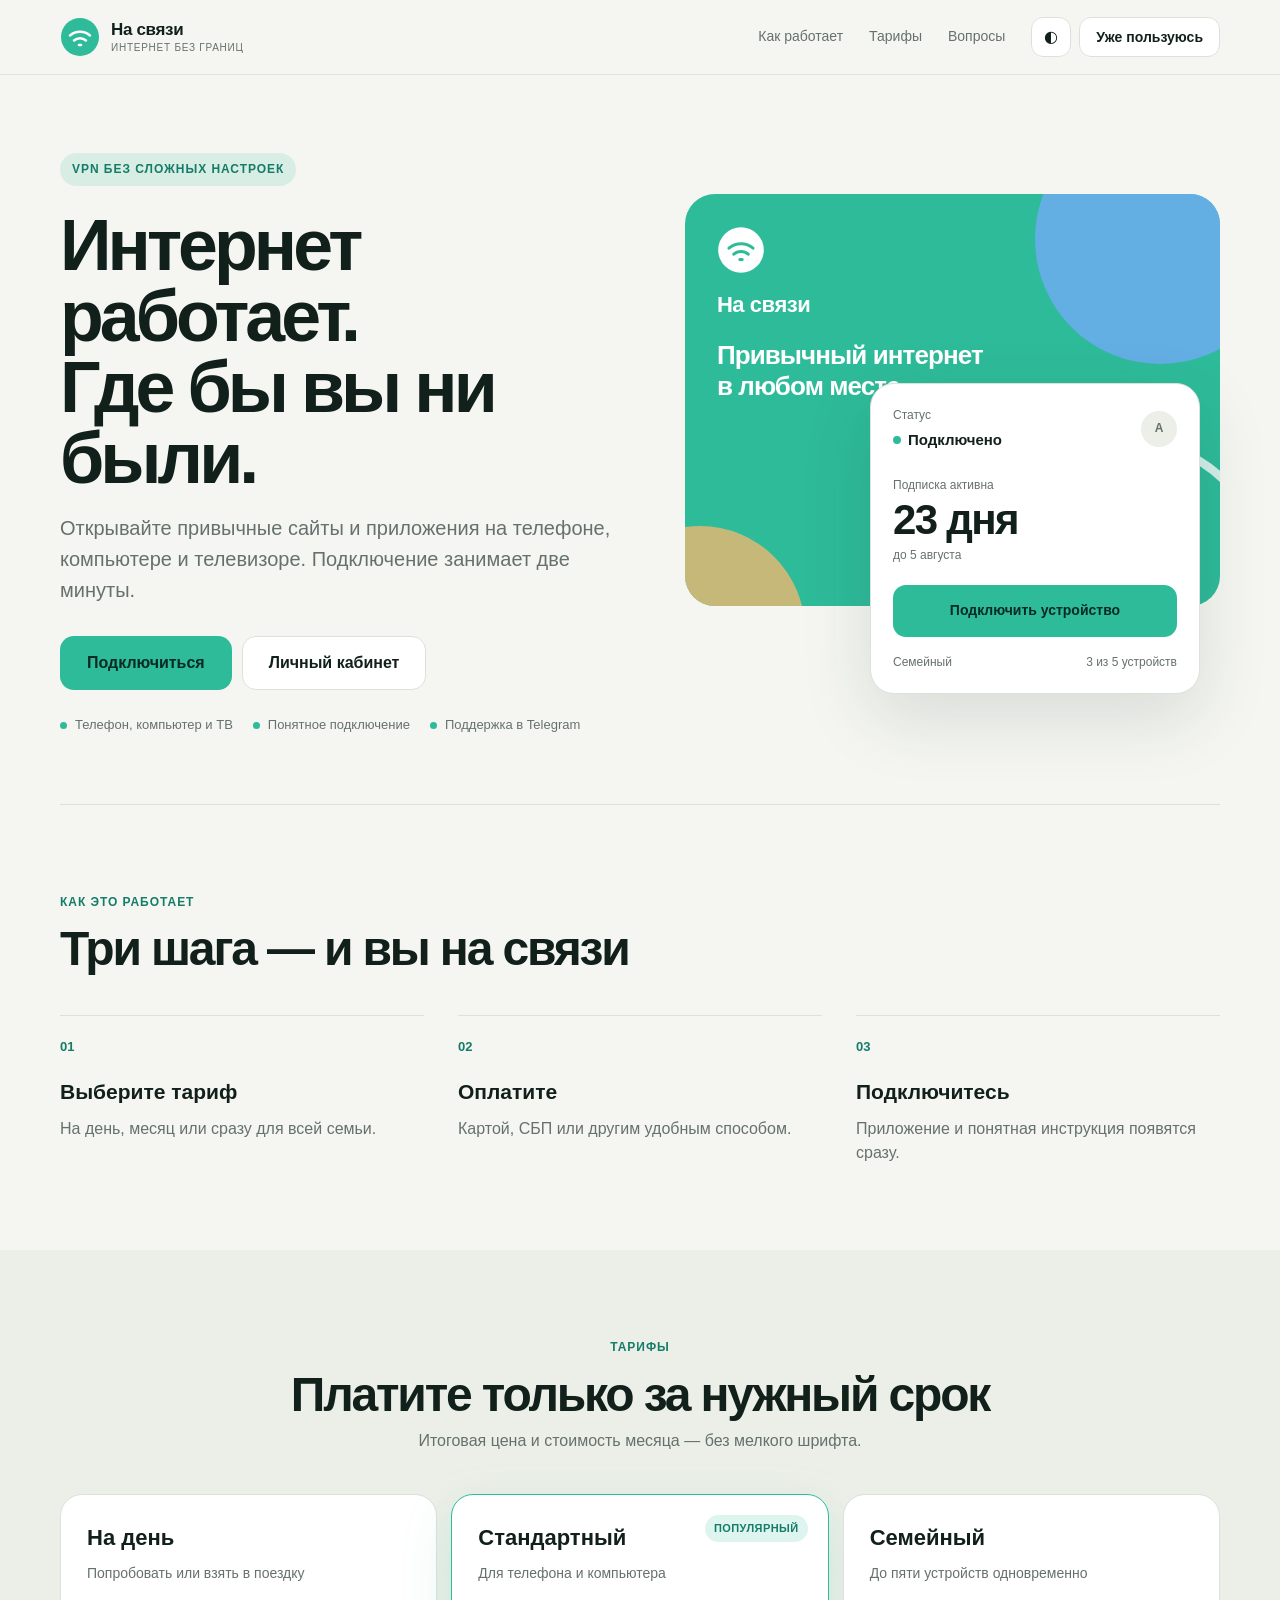
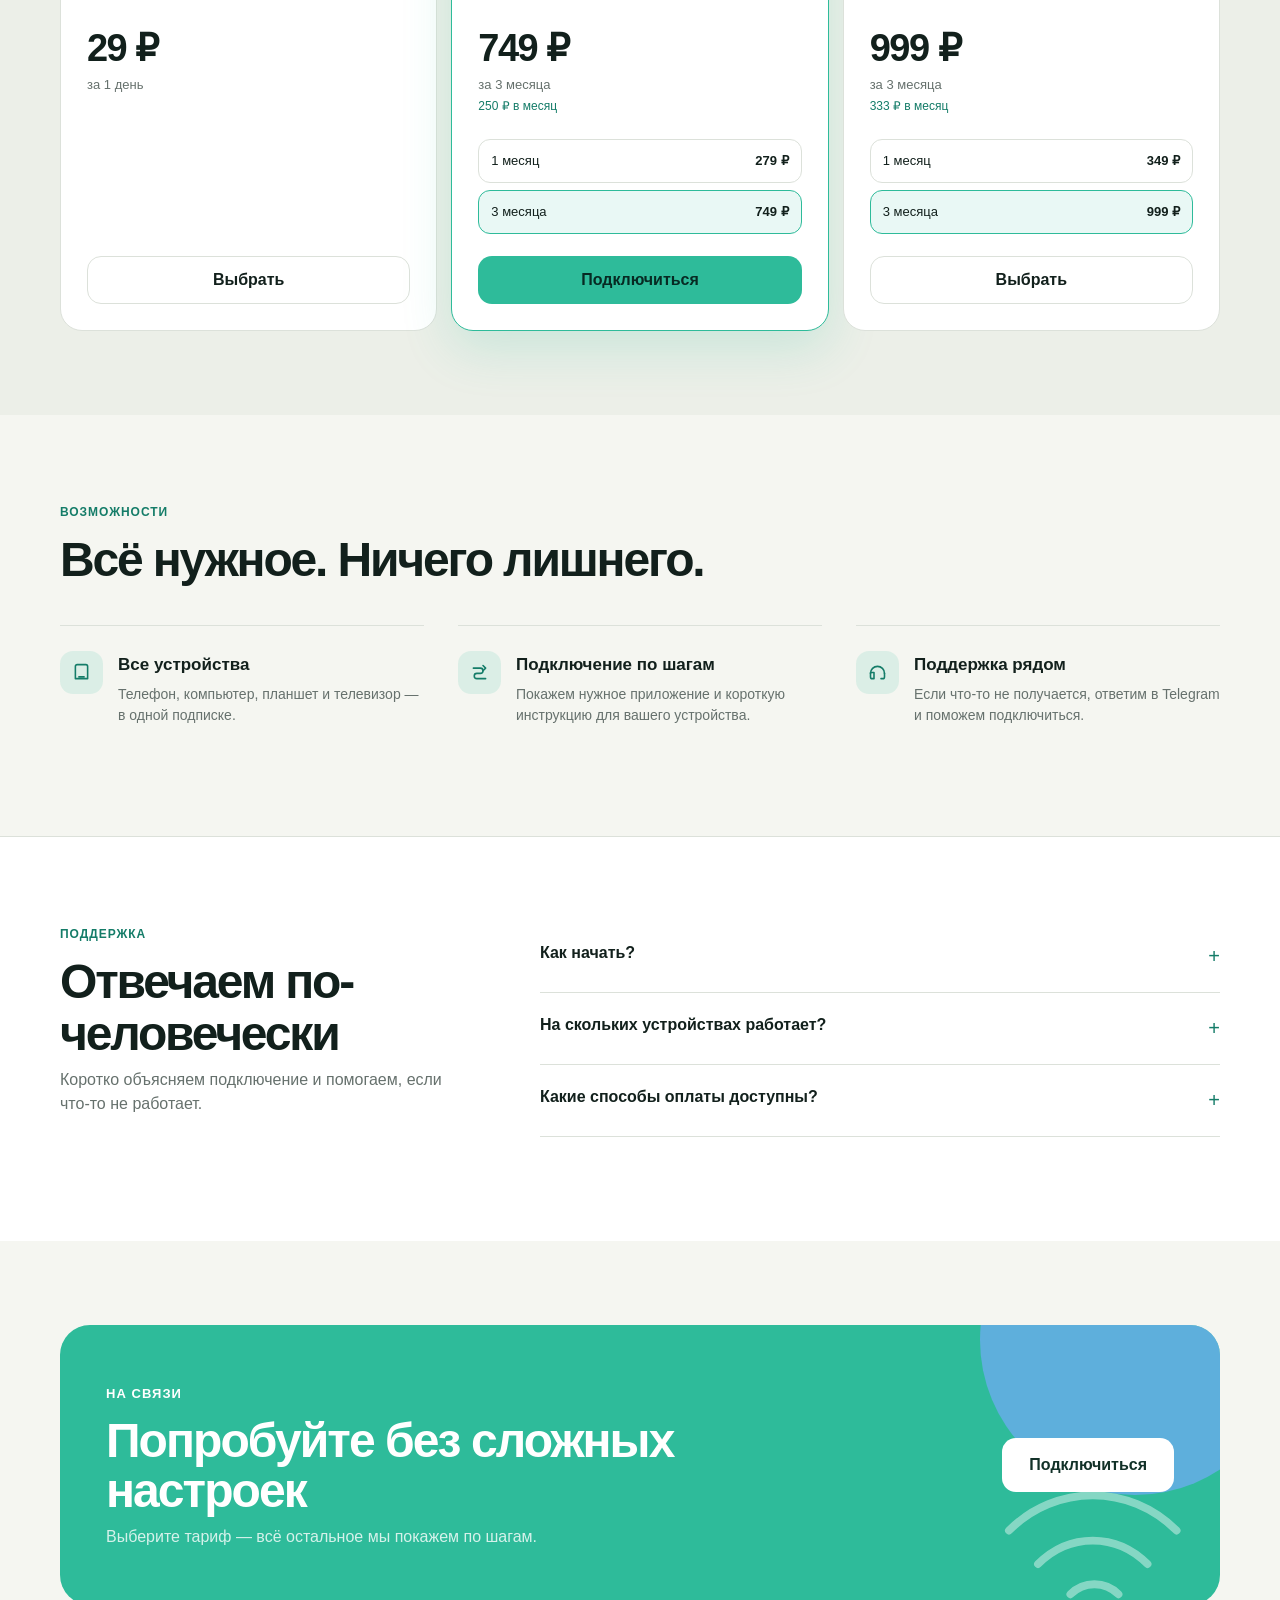
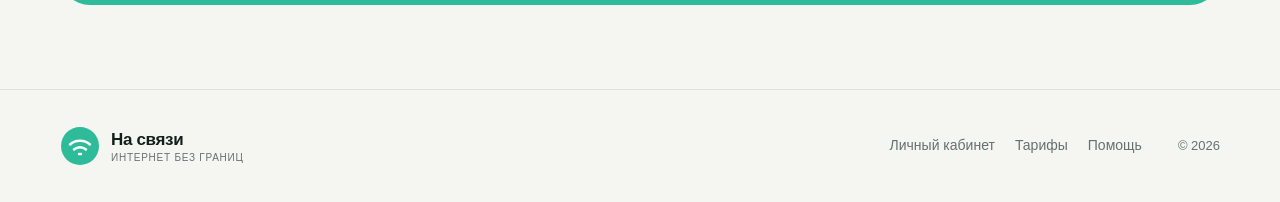
==== site/index.html @ aab8bb5f "Redesign public landing and Telegram gateway" ====
<!doctype html>
<html lang="ru">
  <head>
    <meta charset="utf-8" />
    <meta name="viewport" content="width=device-width, initial-scale=1, viewport-fit=cover" />
    <meta name="theme-color" content="#f5f6f1" />
    <title>На связи — интернет без границ</title>
    <meta name="description" content="Привычный интернет на телефоне, компьютере и телевизоре. Подключение за две минуты." />
    <link rel="stylesheet" href="site.css?v=brand-v1" />
  </head>
  <body data-mode="light">
    <svg class="svg-sprite" aria-hidden="true">
      <symbol id="signal-logo" viewBox="0 0 40 40">
        <circle cx="20" cy="20" r="19" fill="currentColor" />
        <path d="M10 18.5c5.5-5 14.5-5 20 0M14 23.5c3.4-3.1 8.6-3.1 12 0M19 28h2" fill="none" stroke="var(--logo-ink, #fff)" stroke-width="2.5" stroke-linecap="round" />
      </symbol>
    </svg>

    <header class="topbar">
      <div class="shell topbar-in">
        <a class="brand" href="#top" aria-label="На главную">
          <svg class="brand-logo" aria-hidden="true"><use href="#signal-logo"></use></svg>
          <span class="brand-copy"><strong id="brandName">На связи</strong><small>интернет без границ</small></span>
        </a>
        <nav class="topnav" aria-label="Основная навигация">
          <a href="#how">Как работает</a>
          <a href="#plans">Тарифы</a>
          <a href="#faq">Вопросы</a>
        </nav>
        <div class="top-actions">
          <button id="themeToggle" class="theme-button" type="button" aria-label="Сменить тему">◐</button>
          <a id="navCabinet" class="button button-soft button-small" href="#">Уже пользуюсь</a>
        </div>
      </div>
    </header>

    <main id="top">
      <section class="hero shell">
        <div class="hero-copy">
          <span id="heroEyebrow" class="pill">VPN без сложных настроек</span>
          <h1 id="heroTitle">Интернет работает.<br />Где бы вы ни были.</h1>
          <p id="heroSub" class="lead">Открывайте привычные сайты и приложения на телефоне, компьютере и телевизоре. Подключение занимает две минуты.</p>
          <div class="hero-actions">
            <a id="heroBuy" class="button button-primary button-large" href="#plans">Подключиться</a>
            <a id="heroCabinet" class="button button-soft button-large" href="#">Личный кабинет</a>
          </div>
          <div id="heroTrust" class="proof-list"></div>
        </div>

        <div class="brand-stage" aria-label="На связи — пример приложения">
          <div class="brand-poster">
            <div class="poster-orb poster-orb-one"></div>
            <div class="poster-orb poster-orb-two"></div>
            <svg class="poster-signal" viewBox="0 0 210 170" aria-hidden="true">
              <path d="M12 72c52-52 134-52 186 0M45 108c34-34 88-34 122 0M78 141c16-16 38-16 54 0M101 163h8" fill="none" stroke="currentColor" stroke-width="8" stroke-linecap="round" />
            </svg>
            <div class="poster-brand">
              <svg class="poster-logo" aria-hidden="true"><use href="#signal-logo"></use></svg>
              <strong id="posterBrand">На связи</strong>
              <span>Привычный интернет<br />в любом месте</span>
            </div>
          </div>

          <div class="app-preview">
            <div class="preview-head">
              <div><span>Статус</span><strong><i></i>Подключено</strong></div>
              <span class="avatar">А</span>
            </div>
            <div class="preview-days"><span>Подписка активна</span><b>23 дня</b><small>до 5 августа</small></div>
            <div class="preview-action">Подключить устройство</div>
            <div class="preview-meta"><span>Семейный</span><span>3 из 5 устройств</span></div>
          </div>
        </div>
      </section>

      <section id="how" class="section shell section-line">
        <div class="section-head section-head-left">
          <span class="section-kicker">Как это работает</span>
          <h2>Три шага — и вы на связи</h2>
        </div>
        <div class="steps">
          <article><span>01</span><h3>Выберите тариф</h3><p>На день, месяц или сразу для всей семьи.</p></article>
          <article><span>02</span><h3>Оплатите</h3><p>Картой, СБП или другим удобным способом.</p></article>
          <article><span>03</span><h3>Подключитесь</h3><p>Приложение и понятная инструкция появятся сразу.</p></article>
        </div>
      </section>

      <section id="plans" class="section plans-section">
        <div class="shell">
          <div class="section-head">
            <span class="section-kicker">Тарифы</span>
            <h2>Платите только за нужный срок</h2>
            <p>Итоговая цена и стоимость месяца — без мелкого шрифта.</p>
          </div>
          <div id="planGrid" class="plan-grid"></div>
        </div>
      </section>

      <section id="features" class="section shell">
        <div class="section-head section-head-left">
          <span class="section-kicker">Возможности</span>
          <h2>Всё нужное. Ничего лишнего.</h2>
        </div>
        <div id="featureGrid" class="feature-grid"></div>
      </section>

      <section id="faq" class="section faq-section">
        <div class="shell faq-layout">
          <div class="section-head section-head-left">
            <span class="section-kicker">Поддержка</span>
            <h2>Отвечаем по-человечески</h2>
            <p>Коротко объясняем подключение и помогаем, если что-то не работает.</p>
          </div>
          <div id="faqList" class="faq-list"></div>
        </div>
      </section>

      <section class="section shell">
        <div class="final-banner">
          <div class="final-orb"></div>
          <svg class="final-signal" viewBox="0 0 170 130" aria-hidden="true">
            <path d="M8 56c42-42 108-42 150 0M34 86c28-28 70-28 98 0M63 113c12-12 31-12 43 0" fill="none" stroke="currentColor" stroke-width="7" stroke-linecap="round" />
          </svg>
          <div>
            <span>На связи</span>
            <h2 id="ctaBandTitle">Попробуйте без сложных настроек</h2>
            <p>Выберите тариф — всё остальное мы покажем по шагам.</p>
          </div>
          <a id="ctaBandBtn" class="button button-light button-large" href="#">Подключиться</a>
        </div>
      </section>
    </main>

    <footer class="footer">
      <div class="shell footer-in">
        <div class="brand">
          <svg class="brand-logo" aria-hidden="true"><use href="#signal-logo"></use></svg>
          <span class="brand-copy"><strong id="footBrand">На связи</strong><small>интернет без границ</small></span>
        </div>
        <div class="footer-links">
          <a id="footCabinet" href="#">Личный кабинет</a>
          <a href="#plans">Тарифы</a>
          <a href="#faq">Помощь</a>
        </div>
        <span id="footYear" class="footer-year"></span>
      </div>
    </footer>

    <script src="site.js?v=brand-v1"></script>
  </body>
</html>
---- site/site.css ----
* { box-sizing: border-box; -webkit-tap-highlight-color: transparent; }
html { scroll-behavior: smooth; }
html, body { margin: 0; padding: 0; }

:root {
  --brand: #2ebb9a;
  --brand-deep: #147c68;
  --brand-ink: #072a23;
  --sky: #78a9ff;
  --warm: #ffb86b;
  --bg: #f5f6f1;
  --surface: #ffffff;
  --surface-soft: #ecefe8;
  --ink: #12201c;
  --muted: #66716d;
  --line: #dce1da;
  --shadow: 0 24px 70px rgba(20, 45, 38, .13);
  --logo-ink: #ffffff;
  --radius: 22px;
  --font: "Onest", "SF Pro Text", "Segoe UI", Arial, sans-serif;
}

body[data-mode="dark"] {
  --bg: #0f1815;
  --surface: #17231f;
  --surface-soft: #1d2d27;
  --ink: #f1f6f3;
  --muted: #9eaaa5;
  --line: #2a3b34;
  --brand: #48d7b4;
  --brand-deep: #20a888;
  --brand-ink: #06271f;
  --sky: #6d9df5;
  --warm: #efa75f;
  --shadow: 0 24px 70px rgba(0, 0, 0, .3);
}

body {
  min-height: 100vh;
  overflow-x: hidden;
  background: var(--bg);
  color: var(--ink);
  font: 16px/1.55 var(--font);
  -webkit-font-smoothing: antialiased;
  text-rendering: optimizeLegibility;
}

a { color: inherit; text-decoration: none; }
button, input, select, textarea { font: inherit; }
.svg-sprite { position: absolute; width: 0; height: 0; overflow: hidden; }
.shell { width: min(1160px, calc(100% - 40px)); margin-inline: auto; }

.topbar {
  position: sticky;
  top: 0;
  z-index: 20;
  border-bottom: 1px solid color-mix(in srgb, var(--line) 80%, transparent);
  background: color-mix(in srgb, var(--bg) 88%, transparent);
  -webkit-backdrop-filter: blur(18px);
  backdrop-filter: blur(18px);
}
.topbar-in { min-height: 74px; display: flex; align-items: center; gap: 26px; }
.brand { display: inline-flex; align-items: center; gap: 11px; min-width: 0; }
.brand-logo { width: 40px; height: 40px; flex: 0 0 auto; color: var(--brand); }
.brand-copy { display: grid; line-height: 1.12; }
.brand-copy strong { font-size: 17px; font-weight: 750; letter-spacing: -.02em; }
.brand-copy small { margin-top: 3px; color: var(--muted); font-size: 10px; letter-spacing: .075em; text-transform: uppercase; }
.topnav { margin-left: auto; display: flex; align-items: center; gap: 26px; color: var(--muted); font-size: 14px; }
.topnav a, .footer-links a { transition: color .18s ease; }
.topnav a:hover, .footer-links a:hover { color: var(--ink); }
.top-actions { display: flex; align-items: center; gap: 8px; }
.theme-button {
  width: 40px;
  height: 40px;
  display: grid;
  place-items: center;
  border: 1px solid var(--line);
  border-radius: 12px;
  background: var(--surface);
  color: var(--ink);
  cursor: pointer;
}

.button {
  min-height: 48px;
  display: inline-flex;
  align-items: center;
  justify-content: center;
  gap: 8px;
  padding: 0 22px;
  border: 1px solid transparent;
  border-radius: 14px;
  cursor: pointer;
  font-weight: 700;
  line-height: 1;
  white-space: nowrap;
  transition: transform .15s ease, filter .15s ease, background .15s ease;
}
.button:hover { transform: translateY(-1px); }
.button:active { transform: translateY(0); }
.button-primary { background: var(--brand); color: var(--brand-ink); }
.button-primary:hover { filter: brightness(1.04); }
.button-soft { border-color: var(--line); background: var(--surface); color: var(--ink); }
.button-soft:hover { background: var(--surface-soft); }
.button-light { background: #ffffff; color: #123128; }
.button-small { min-height: 40px; padding-inline: 16px; font-size: 14px; border-radius: 12px; }
.button-large { min-height: 54px; padding-inline: 26px; }

.hero { min-height: 690px; padding-block: 78px 68px; display: grid; grid-template-columns: minmax(0, 1.02fr) minmax(430px, .98fr); gap: 68px; align-items: center; }
.hero-copy { display: grid; justify-items: start; }
.pill, .section-kicker {
  display: inline-flex;
  align-items: center;
  width: fit-content;
  color: var(--brand-deep);
  font-size: 12px;
  font-weight: 800;
  letter-spacing: .08em;
  text-transform: uppercase;
}
.pill { padding: 7px 12px; border-radius: 999px; background: color-mix(in srgb, var(--brand) 15%, transparent); }
.hero h1 { max-width: 720px; margin: 24px 0 20px; white-space: pre-line; font-size: clamp(42px, 5.6vw, 72px); line-height: .99; letter-spacing: -.055em; font-weight: 760; }
.lead { max-width: 610px; margin: 0; color: var(--muted); font-size: clamp(17px, 1.7vw, 20px); line-height: 1.55; }
.hero-actions { margin-top: 30px; display: flex; flex-wrap: wrap; gap: 10px; }
.proof-list { margin-top: 25px; display: flex; flex-wrap: wrap; gap: 11px 20px; color: var(--muted); font-size: 13px; }
.proof-list span { display: inline-flex; align-items: center; gap: 8px; }
.proof-list i { width: 7px; height: 7px; border-radius: 50%; background: var(--brand); }

.brand-stage { position: relative; min-height: 500px; }
.brand-poster { position: absolute; inset: 0 0 88px 0; overflow: hidden; border-radius: 30px; background: var(--brand); color: #ffffff; }
.poster-orb { position: absolute; border-radius: 50%; opacity: .72; }
.poster-orb-one { width: 250px; height: 250px; right: -65px; top: -80px; background: var(--sky); }
.poster-orb-two { width: 210px; height: 210px; left: -90px; bottom: -130px; background: var(--warm); }
.poster-signal { position: absolute; width: 220px; right: -18px; bottom: 22px; opacity: .78; }
.poster-brand { position: absolute; inset: 32px auto auto 32px; display: grid; justify-items: start; }
.poster-logo { width: 48px; height: 48px; color: #ffffff; --logo-ink: var(--brand); }
.poster-brand strong { margin-top: 14px; font-size: 22px; letter-spacing: -.02em; }
.poster-brand span { margin-top: 18px; font-size: 26px; line-height: 1.18; font-weight: 720; letter-spacing: -.035em; }

.app-preview {
  position: absolute;
  right: 20px;
  bottom: 0;
  width: min(330px, 78%);
  padding: 22px;
  border: 1px solid var(--line);
  border-radius: 24px;
  background: var(--surface);
  box-shadow: var(--shadow);
}
.preview-head, .preview-meta { display: flex; align-items: center; justify-content: space-between; gap: 12px; }
.preview-head > div { display: grid; gap: 4px; }
.preview-head span, .preview-days span, .preview-days small, .preview-meta { color: var(--muted); font-size: 12px; }
.preview-head strong { display: inline-flex; align-items: center; gap: 7px; font-size: 15px; }
.preview-head strong i { width: 8px; height: 8px; border-radius: 50%; background: var(--brand); }
.avatar { width: 36px; height: 36px; display: grid; place-items: center; border-radius: 50%; background: var(--surface-soft); font-weight: 750; }
.preview-days { padding-block: 24px 20px; display: grid; }
.preview-days b { margin-block: 3px; font-size: 42px; line-height: 1.1; letter-spacing: -.04em; }
.preview-action { padding: 15px; border-radius: 13px; background: var(--brand); color: var(--brand-ink); text-align: center; font-size: 14px; font-weight: 750; }
.preview-meta { margin-top: 16px; }

.section { padding-block: 84px; }
.section-line { border-top: 1px solid var(--line); }
.section-head { max-width: 700px; margin: 0 auto 40px; text-align: center; }
.section-head-left { margin-inline: 0; text-align: left; }
.section-head h2 { margin: 10px 0 8px; font-size: clamp(31px, 4vw, 48px); line-height: 1.08; letter-spacing: -.045em; }
.section-head p { margin: 0; color: var(--muted); }
.steps { display: grid; grid-template-columns: repeat(3, 1fr); gap: 34px; }
.steps article { padding-top: 18px; border-top: 1px solid var(--line); }
.steps article > span { color: var(--brand-deep); font-size: 13px; font-weight: 800; }
.steps h3 { margin: 17px 0 8px; font-size: 21px; }
.steps p { margin: 0; color: var(--muted); }

.plans-section { background: var(--surface-soft); }
.plan-grid { display: grid; grid-template-columns: repeat(auto-fit, minmax(245px, 1fr)); gap: 14px; align-items: stretch; }
.plan-card { position: relative; min-height: 390px; padding: 26px; display: flex; flex-direction: column; border: 1px solid var(--line); border-radius: var(--radius); background: var(--surface); }
.plan-card.recommended { border-color: var(--brand); box-shadow: 0 18px 50px color-mix(in srgb, var(--brand) 18%, transparent); }
.plan-badge { position: absolute; right: 20px; top: 20px; padding: 5px 9px; border-radius: 999px; background: color-mix(in srgb, var(--brand) 16%, transparent); color: var(--brand-deep); font-size: 11px; font-weight: 800; letter-spacing: .04em; text-transform: uppercase; }
.plan-card h3 { margin: 0; padding-right: 85px; font-size: 22px; }
.plan-description { min-height: 42px; margin-top: 8px; color: var(--muted); font-size: 14px; }
.plan-price { margin-top: 24px; display: grid; }
.plan-price strong { font-size: 38px; line-height: 1.05; letter-spacing: -.04em; }
.plan-price span { margin-top: 6px; color: var(--muted); font-size: 13px; }
.plan-price small { min-height: 20px; margin-top: 2px; color: var(--brand-deep); font-size: 12px; }
.duration-list { margin: 22px 0; display: grid; gap: 7px; }
.duration-button { width: 100%; min-height: 44px; padding: 9px 12px; display: flex; justify-content: space-between; align-items: center; gap: 8px; border: 1px solid var(--line); border-radius: 12px; background: transparent; color: var(--ink); cursor: pointer; font-size: 13px; text-align: left; }
.duration-button strong { font-size: 13px; }
.duration-button.active { border-color: var(--brand); background: color-mix(in srgb, var(--brand) 10%, transparent); }
.plan-card .button { margin-top: auto; }

.feature-grid { display: grid; grid-template-columns: repeat(3, 1fr); gap: 0 34px; }
.feature-item { padding: 25px 0; display: grid; grid-template-columns: 43px 1fr; gap: 15px; border-top: 1px solid var(--line); }
.feature-icon { width: 43px; height: 43px; display: grid; place-items: center; border-radius: 13px; background: color-mix(in srgb, var(--brand) 13%, transparent); color: var(--brand-deep); font-size: 20px; }
.feature-icon svg { width: 21px; height: 21px; }
.feature-item h3 { margin: 1px 0 5px; font-size: 17px; }
.feature-item p { margin: 0; color: var(--muted); font-size: 14px; }

.faq-section { border-top: 1px solid var(--line); background: var(--surface); }
.faq-layout { display: grid; grid-template-columns: .75fr 1.25fr; gap: 72px; align-items: start; }
.faq-list { display: grid; }
.faq-item { border-bottom: 1px solid var(--line); }
.faq-question { width: 100%; padding: 20px 0; display: flex; justify-content: space-between; gap: 20px; border: 0; background: none; color: var(--ink); cursor: pointer; text-align: left; font-weight: 720; }
.faq-question::after { content: "+"; color: var(--brand-deep); font-size: 20px; font-weight: 400; }
.faq-item.open .faq-question::after { content: "−"; }
.faq-answer { display: none; padding: 0 35px 20px 0; color: var(--muted); }
.faq-item.open .faq-answer { display: block; }

.final-banner { position: relative; min-height: 280px; overflow: hidden; padding: 46px; display: flex; align-items: center; gap: 30px; border-radius: 30px; background: var(--brand); color: #ffffff; }
.final-banner > div:not(.final-orb) { position: relative; z-index: 2; max-width: 650px; }
.final-banner span { font-size: 13px; font-weight: 800; letter-spacing: .08em; text-transform: uppercase; }
.final-banner h2 { margin: 10px 0 8px; font-size: clamp(30px, 4vw, 48px); line-height: 1.05; letter-spacing: -.04em; }
.final-banner p { margin: 0; opacity: .8; }
.final-banner .button { position: relative; z-index: 2; margin-left: auto; }
.final-orb { position: absolute; width: 310px; height: 310px; right: -70px; top: -140px; border-radius: 50%; background: var(--sky); opacity: .65; }
.final-signal { position: absolute; right: 30px; bottom: -8px; width: 190px; opacity: .42; }

.footer { padding-block: 36px; border-top: 1px solid var(--line); }
.footer-in { display: flex; align-items: center; gap: 36px; }
.footer-links { margin-left: auto; display: flex; gap: 20px; color: var(--muted); font-size: 14px; }
.footer-year { color: var(--muted); font-size: 13px; }

@media (max-width: 980px) {
  .hero { grid-template-columns: 1fr; gap: 35px; padding-top: 56px; }
  .hero-copy { max-width: 760px; }
  .brand-stage { width: min(620px, 100%); min-height: 520px; }
  .feature-grid { grid-template-columns: repeat(2, 1fr); }
  .faq-layout { grid-template-columns: 1fr; gap: 12px; }
  .faq-layout .section-head { margin-bottom: 20px; }
}

@media (max-width: 760px) {
  .shell { width: min(100% - 28px, 1160px); }
  .topbar-in { min-height: 66px; gap: 12px; }
  .topnav { display: none; }
  .top-actions { margin-left: auto; }
  .top-actions .button { display: none; }
  .brand-copy small { display: none; }
  .hero { min-height: auto; padding-block: 44px 48px; }
  .hero h1 { margin-top: 20px; font-size: clamp(39px, 12vw, 58px); }
  .lead { font-size: 17px; }
  .brand-stage { min-height: 450px; }
  .brand-poster { bottom: 80px; }
  .poster-brand { inset: 24px auto auto 24px; }
  .poster-brand span { font-size: 22px; }
  .app-preview { right: 14px; width: min(315px, 84%); }
  .steps { grid-template-columns: 1fr; gap: 22px; }
  .section { padding-block: 64px; }
  .section-head { text-align: left; margin-left: 0; }
  .plan-grid, .feature-grid { grid-template-columns: 1fr; }
  .plan-card { min-height: 0; }
  .feature-grid { gap: 0; }
  .final-banner { min-height: 340px; padding: 32px 26px; align-items: flex-start; flex-direction: column; }
  .final-banner .button { margin: auto 0 0; }
  .footer-in { align-items: flex-start; flex-wrap: wrap; }
  .footer-links { width: 100%; margin-left: 0; }
  .footer-year { margin-left: auto; }
}

@media (max-width: 430px) {
  .hero-actions, .hero-actions .button { width: 100%; }
  .brand-stage { min-height: 420px; }
  .brand-poster { bottom: 78px; }
  .poster-signal { width: 185px; right: -34px; }
  .app-preview { right: 8px; width: 89%; padding: 18px; }
  .preview-days { padding-block: 18px; }
  .preview-days b { font-size: 36px; }
  .proof-list { display: grid; }
  .duration-button { align-items: flex-start; flex-direction: column; }
  .final-banner { border-radius: 22px; }
  .footer-links { gap: 14px; flex-wrap: wrap; }
}

@media (prefers-reduced-motion: reduce) {
  html { scroll-behavior: auto; }
  *, *::before, *::after { transition-duration: .01ms !important; }
}
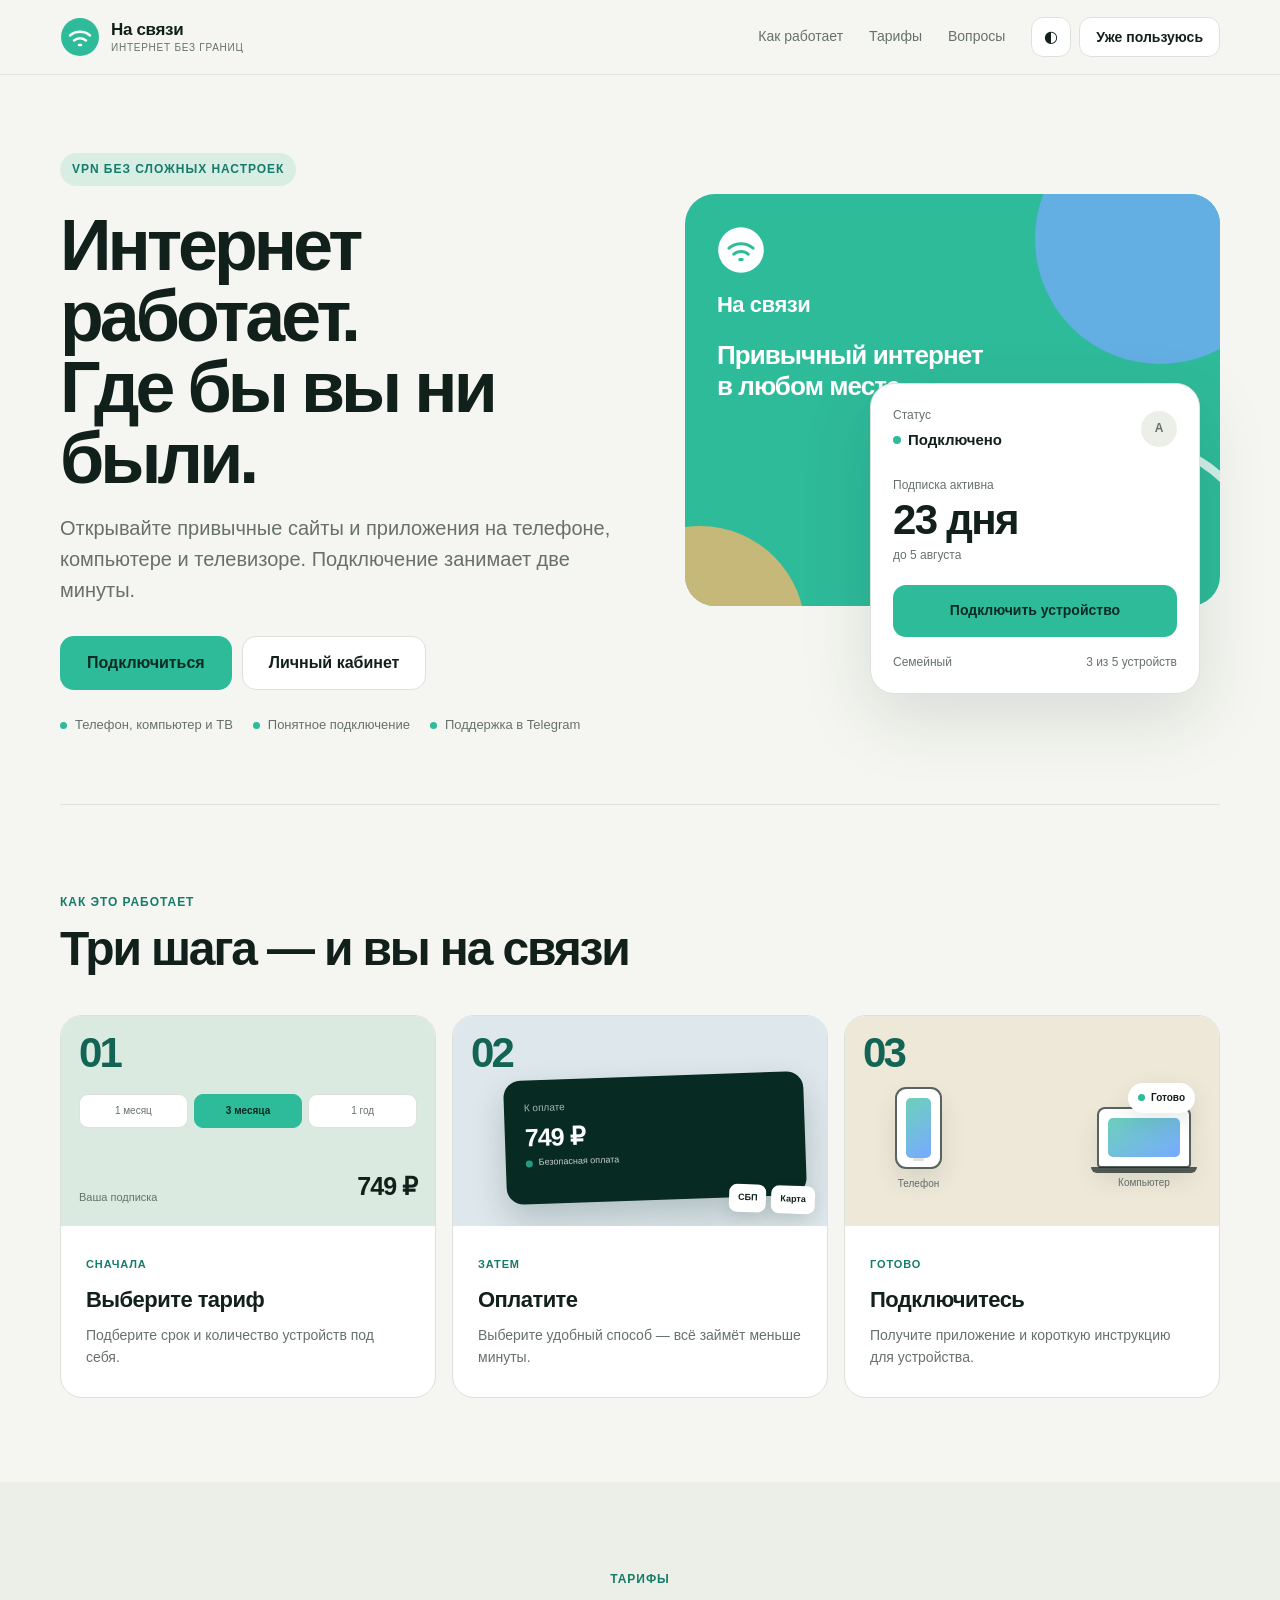
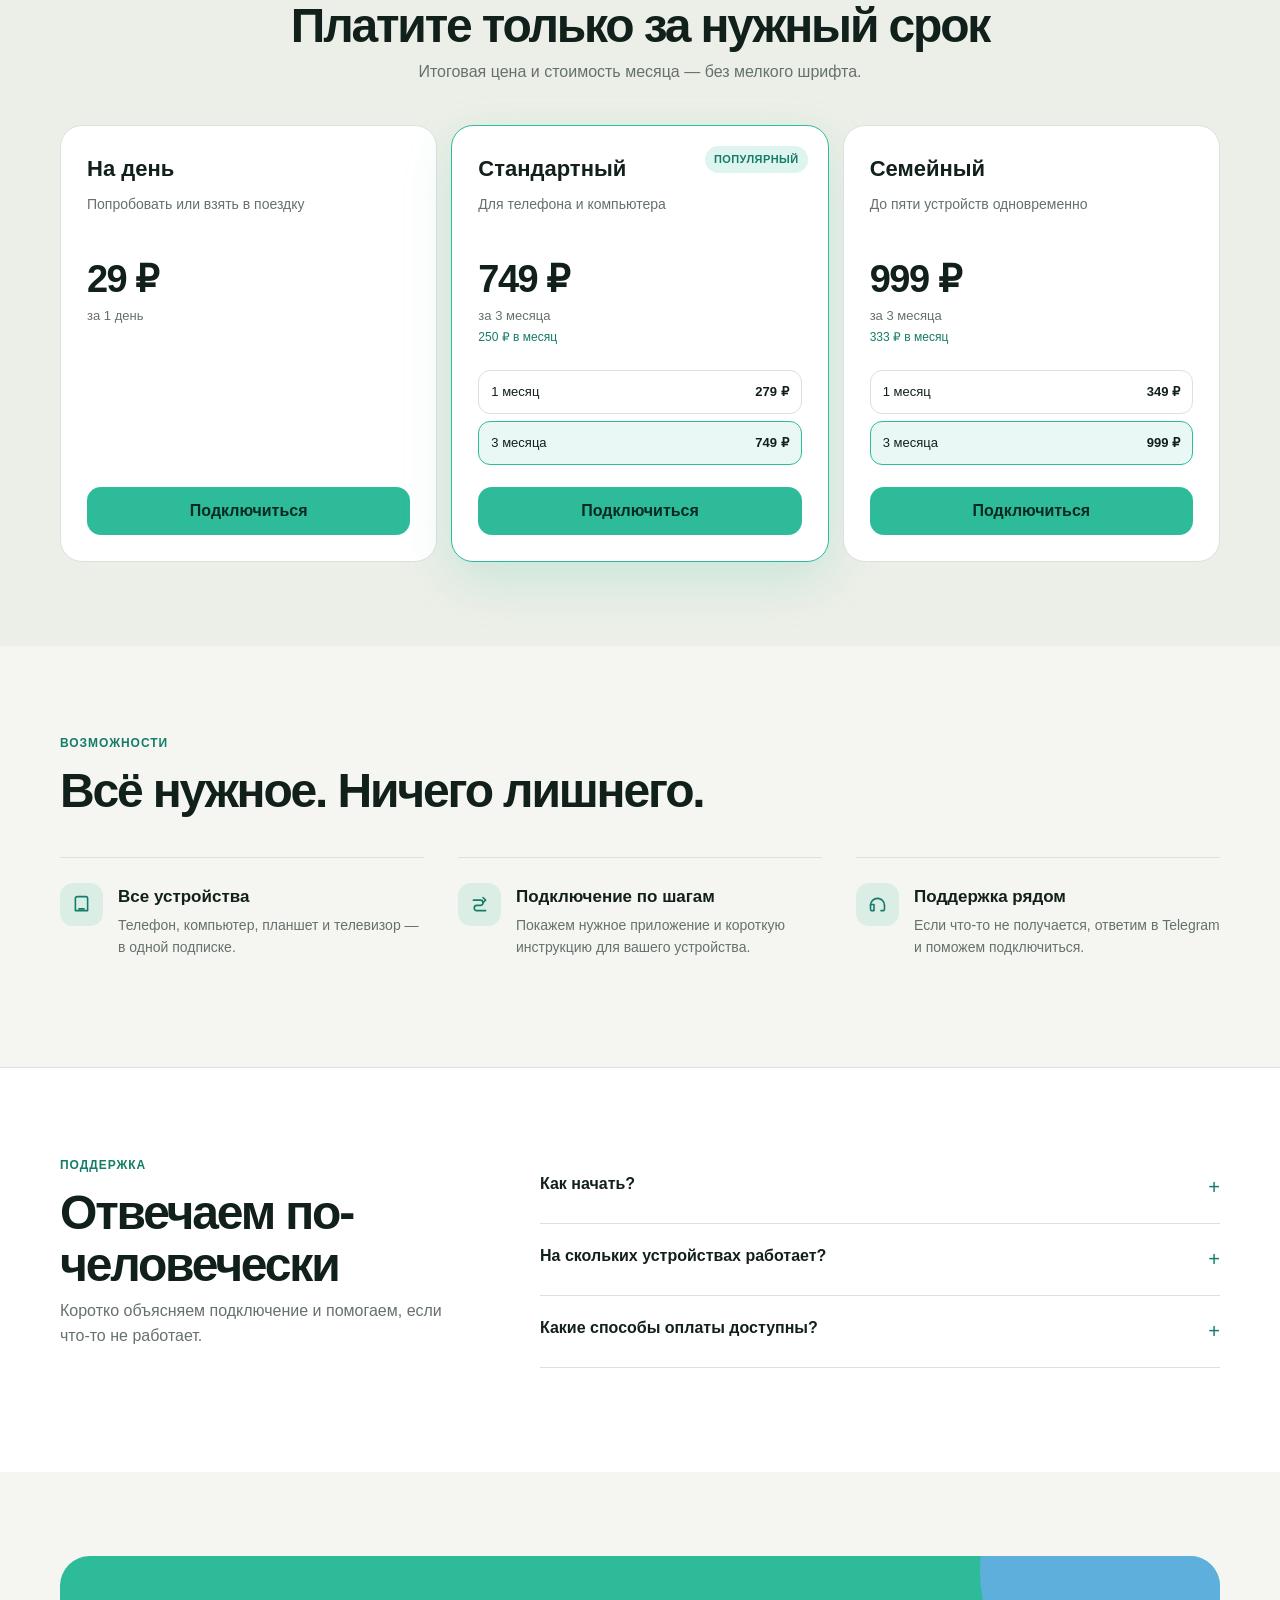
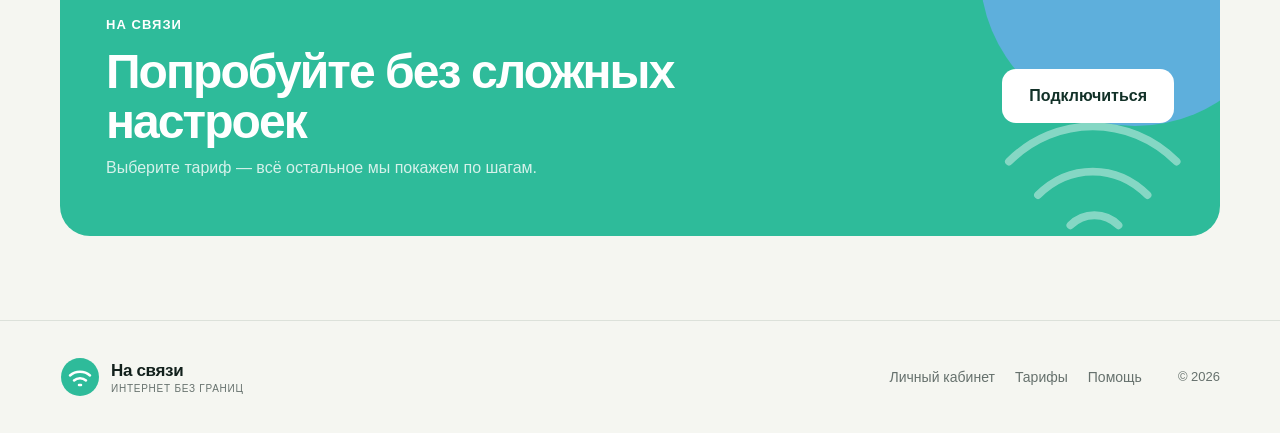
==== commit 9633a1bb: "Refine landing steps and plan actions" ====
--- a/site/index.html
+++ b/site/index.html
@@ -6,7 +6,7 @@
     <meta name="theme-color" content="#f5f6f1" />
     <title>На связи — интернет без границ</title>
     <meta name="description" content="Привычный интернет на телефоне, компьютере и телевизоре. Подключение за две минуты." />
-    <link rel="stylesheet" href="site.css?v=brand-v1" />
+    <link rel="stylesheet" href="site.css?v=brand-v2" />
   </head>
   <body data-mode="light">
     <svg class="svg-sprite" aria-hidden="true">
@@ -79,9 +79,31 @@
           <h2>Три шага — и вы на связи</h2>
         </div>
         <div class="steps">
-          <article><span>01</span><h3>Выберите тариф</h3><p>На день, месяц или сразу для всей семьи.</p></article>
-          <article><span>02</span><h3>Оплатите</h3><p>Картой, СБП или другим удобным способом.</p></article>
-          <article><span>03</span><h3>Подключитесь</h3><p>Приложение и понятная инструкция появятся сразу.</p></article>
+          <article class="step-card">
+            <div class="step-visual step-visual-plan" aria-hidden="true">
+              <span class="step-number">01</span>
+              <div class="step-plan-pills"><i>1 месяц</i><i class="active">3 месяца</i><i>1 год</i></div>
+              <div class="step-plan-total"><small>Ваша подписка</small><strong>749 ₽</strong></div>
+            </div>
+            <div class="step-copy"><span>Сначала</span><h3>Выберите тариф</h3><p>Подберите срок и количество устройств под себя.</p></div>
+          </article>
+          <article class="step-card">
+            <div class="step-visual step-visual-pay" aria-hidden="true">
+              <span class="step-number">02</span>
+              <div class="step-payment-card"><small>К оплате</small><strong>749 ₽</strong><span><i></i>Безопасная оплата</span></div>
+              <div class="step-payment-methods"><b>СБП</b><b>Карта</b></div>
+            </div>
+            <div class="step-copy"><span>Затем</span><h3>Оплатите</h3><p>Выберите удобный способ — всё займёт меньше минуты.</p></div>
+          </article>
+          <article class="step-card">
+            <div class="step-visual step-visual-connect" aria-hidden="true">
+              <span class="step-number">03</span>
+              <div class="step-device step-device-phone"><i></i><span>Телефон</span></div>
+              <div class="step-device step-device-laptop"><i></i><span>Компьютер</span></div>
+              <div class="step-connected"><i></i>Готово</div>
+            </div>
+            <div class="step-copy"><span>Готово</span><h3>Подключитесь</h3><p>Получите приложение и короткую инструкцию для устройства.</p></div>
+          </article>
         </div>
       </section>
 
@@ -146,6 +168,6 @@
       </div>
     </footer>
 
-    <script src="site.js?v=brand-v1"></script>
+    <script src="site.js?v=brand-v2"></script>
   </body>
 </html>
--- a/site/site.css
+++ b/site/site.css
@@ -165,11 +165,42 @@
 .section-head-left { margin-inline: 0; text-align: left; }
 .section-head h2 { margin: 10px 0 8px; font-size: clamp(31px, 4vw, 48px); line-height: 1.08; letter-spacing: -.045em; }
 .section-head p { margin: 0; color: var(--muted); }
-.steps { display: grid; grid-template-columns: repeat(3, 1fr); gap: 34px; }
-.steps article { padding-top: 18px; border-top: 1px solid var(--line); }
-.steps article > span { color: var(--brand-deep); font-size: 13px; font-weight: 800; }
-.steps h3 { margin: 17px 0 8px; font-size: 21px; }
-.steps p { margin: 0; color: var(--muted); }
+.steps { display: grid; grid-template-columns: repeat(3, 1fr); gap: 16px; counter-reset: steps; }
+.step-card { overflow: hidden; border: 1px solid var(--line); border-radius: var(--radius); background: var(--surface); }
+.step-visual { position: relative; height: 210px; overflow: hidden; padding: 24px; background: color-mix(in srgb, var(--brand) 9%, var(--surface-soft)); }
+.step-number { position: absolute; top: 16px; left: 18px; z-index: 2; color: color-mix(in srgb, var(--brand-deep) 74%, var(--ink)); font-size: 42px; font-weight: 820; line-height: 1; letter-spacing: -.07em; }
+.step-copy { padding: 25px 25px 28px; }
+.step-copy > span { color: var(--brand-deep); font-size: 11px; font-weight: 800; letter-spacing: .08em; text-transform: uppercase; }
+.step-copy h3 { margin: 7px 0 8px; font-size: 22px; letter-spacing: -.025em; }
+.step-copy p { margin: 0; color: var(--muted); font-size: 14px; }
+
+.step-plan-pills { position: absolute; top: 78px; left: 18px; right: 18px; display: flex; gap: 6px; }
+.step-plan-pills i { flex: 1; padding: 8px 5px; border: 1px solid var(--line); border-radius: 9px; background: var(--surface); color: var(--muted); font-size: 10px; font-style: normal; text-align: center; }
+.step-plan-pills i.active { border-color: var(--brand); background: var(--brand); color: var(--brand-ink); font-weight: 800; }
+.step-plan-total { position: absolute; left: 18px; right: 18px; bottom: 20px; display: flex; align-items: end; justify-content: space-between; }
+.step-plan-total small { color: var(--muted); font-size: 11px; }
+.step-plan-total strong { font-size: 25px; letter-spacing: -.04em; }
+
+.step-visual-pay { background: color-mix(in srgb, var(--sky) 12%, var(--surface-soft)); }
+.step-payment-card { position: absolute; top: 60px; left: 52px; right: 22px; bottom: 26px; padding: 20px; display: grid; align-content: start; border-radius: 17px; background: var(--brand-ink); color: #ffffff; box-shadow: 0 16px 35px rgba(7, 42, 35, .2); transform: rotate(-2deg); }
+.step-payment-card small { opacity: .65; font-size: 10px; }
+.step-payment-card strong { margin-top: 2px; font-size: 25px; letter-spacing: -.04em; }
+.step-payment-card span { margin-top: auto; display: flex; align-items: center; gap: 6px; opacity: .78; font-size: 9px; }
+.step-payment-card span i, .step-connected i { width: 7px; height: 7px; border-radius: 50%; background: var(--brand); }
+.step-payment-methods { position: absolute; right: 12px; bottom: 13px; display: flex; gap: 5px; transform: rotate(2deg); }
+.step-payment-methods b { padding: 6px 8px; border: 1px solid color-mix(in srgb, #ffffff 70%, transparent); border-radius: 8px; background: var(--surface); color: var(--ink); font-size: 9px; box-shadow: 0 6px 16px rgba(7, 42, 35, .09); }
+
+.step-visual-connect { background: color-mix(in srgb, var(--warm) 13%, var(--surface-soft)); }
+.step-device { position: absolute; display: grid; place-items: center; gap: 7px; color: var(--muted); font-size: 10px; }
+.step-device i { position: relative; display: block; border: 2px solid color-mix(in srgb, var(--ink) 70%, transparent); background: var(--surface); box-shadow: 0 12px 25px rgba(20, 45, 38, .1); }
+.step-device-phone { left: 50px; bottom: 35px; }
+.step-device-phone i { width: 47px; height: 82px; border-radius: 11px; }
+.step-device-phone i::after { content: ""; position: absolute; left: 16px; right: 16px; bottom: 6px; height: 3px; border-radius: 9px; background: var(--line); }
+.step-device-laptop { right: 28px; bottom: 36px; }
+.step-device-laptop i { width: 94px; height: 61px; border-radius: 8px 8px 4px 4px; }
+.step-device-laptop i::after { content: ""; position: absolute; left: -8px; right: -8px; bottom: -7px; height: 6px; border-radius: 0 0 7px 7px; background: color-mix(in srgb, var(--ink) 70%, transparent); }
+.step-device i::before { content: ""; position: absolute; inset: 9px; border-radius: 5px; background: linear-gradient(145deg, color-mix(in srgb, var(--brand) 70%, #ffffff), var(--sky)); }
+.step-connected { position: absolute; top: 67px; right: 24px; padding: 7px 10px; display: flex; align-items: center; gap: 6px; border-radius: 999px; background: var(--surface); color: var(--ink); font-size: 10px; font-weight: 800; box-shadow: 0 8px 24px rgba(20, 45, 38, .11); }
 
 .plans-section { background: var(--surface-soft); }
 .plan-grid { display: grid; grid-template-columns: repeat(auto-fit, minmax(245px, 1fr)); gap: 14px; align-items: stretch; }
@@ -243,7 +274,10 @@
   .poster-brand { inset: 24px auto auto 24px; }
   .poster-brand span { font-size: 22px; }
   .app-preview { right: 14px; width: min(315px, 84%); }
-  .steps { grid-template-columns: 1fr; gap: 22px; }
+  .steps { grid-template-columns: 1fr; gap: 14px; }
+  .step-card { display: grid; grid-template-columns: minmax(220px, .9fr) 1.1fr; }
+  .step-visual { height: 190px; }
+  .step-copy { align-self: center; }
   .section { padding-block: 64px; }
   .section-head { text-align: left; margin-left: 0; }
   .plan-grid, .feature-grid { grid-template-columns: 1fr; }
@@ -265,6 +299,8 @@
   .preview-days { padding-block: 18px; }
   .preview-days b { font-size: 36px; }
   .proof-list { display: grid; }
+  .step-card { display: block; }
+  .step-visual { height: 200px; }
   .duration-button { align-items: flex-start; flex-direction: column; }
   .final-banner { border-radius: 22px; }
   .footer-links { gap: 14px; flex-wrap: wrap; }
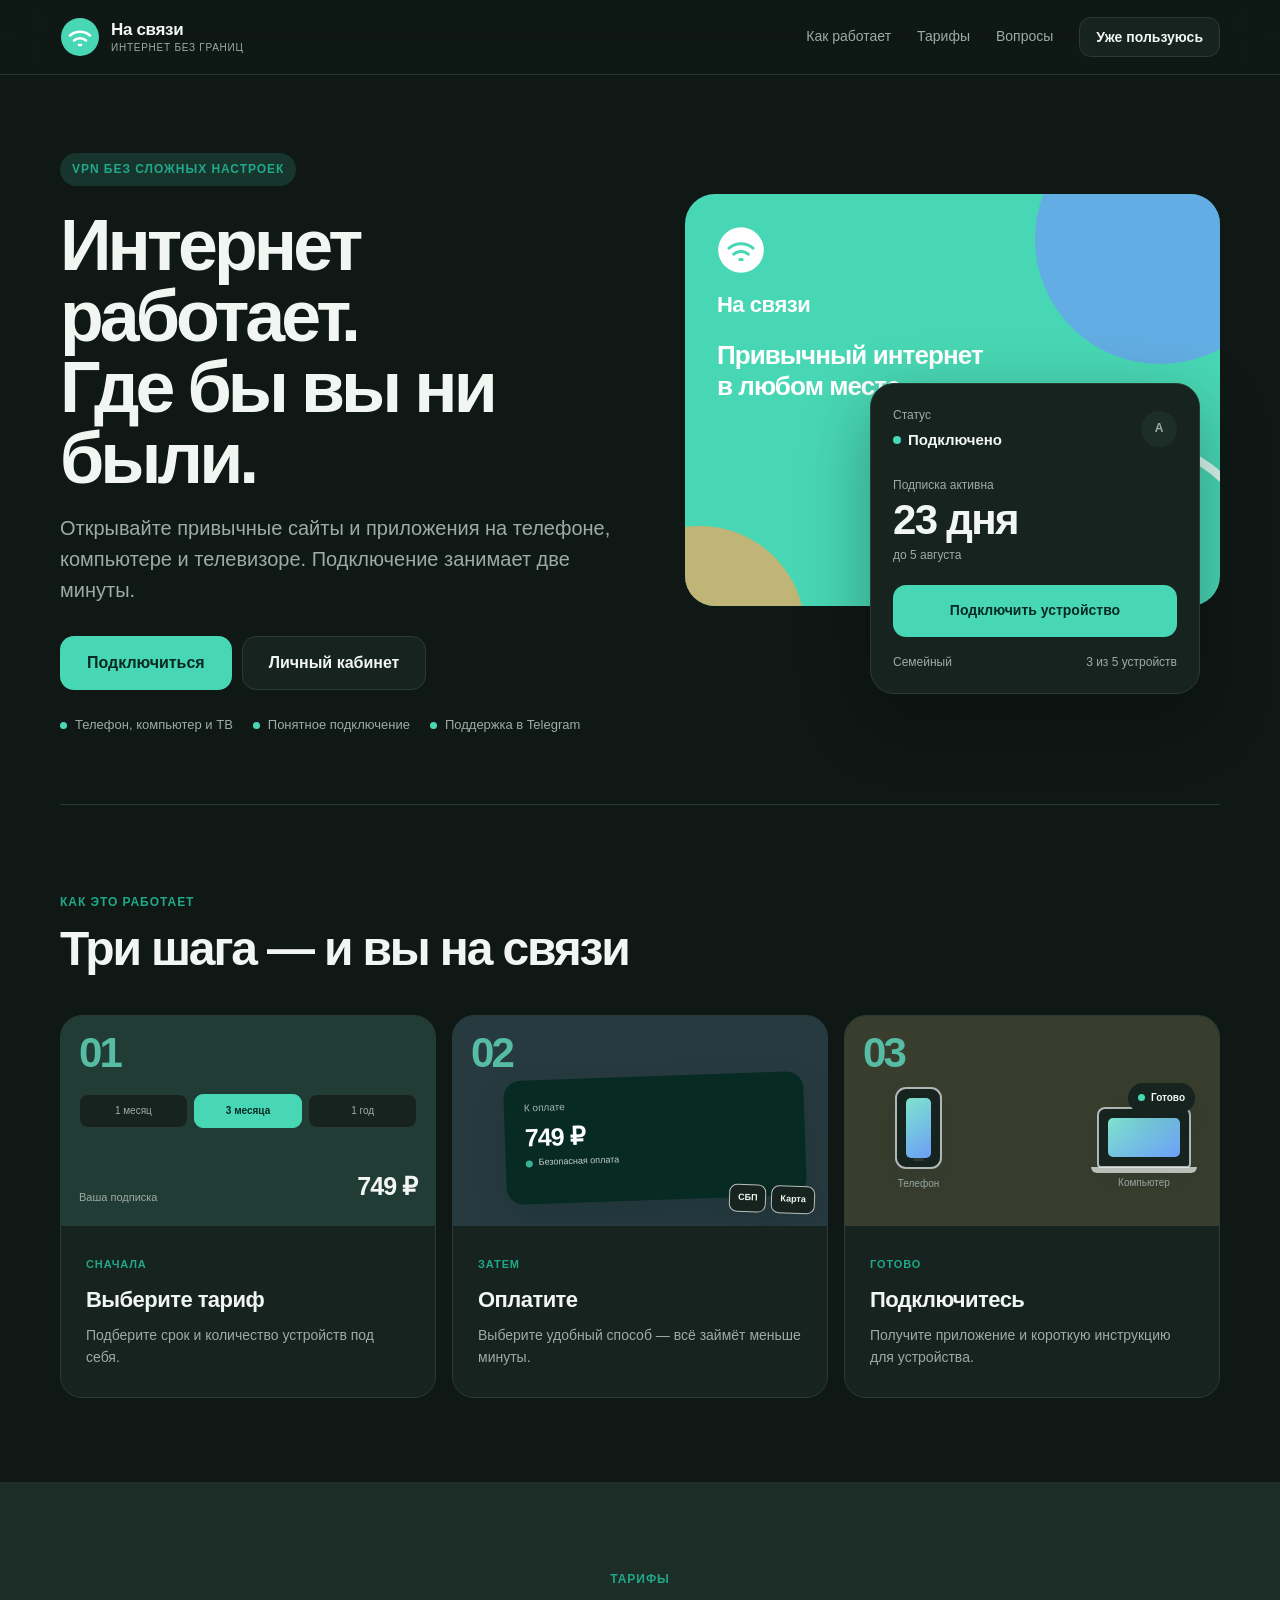
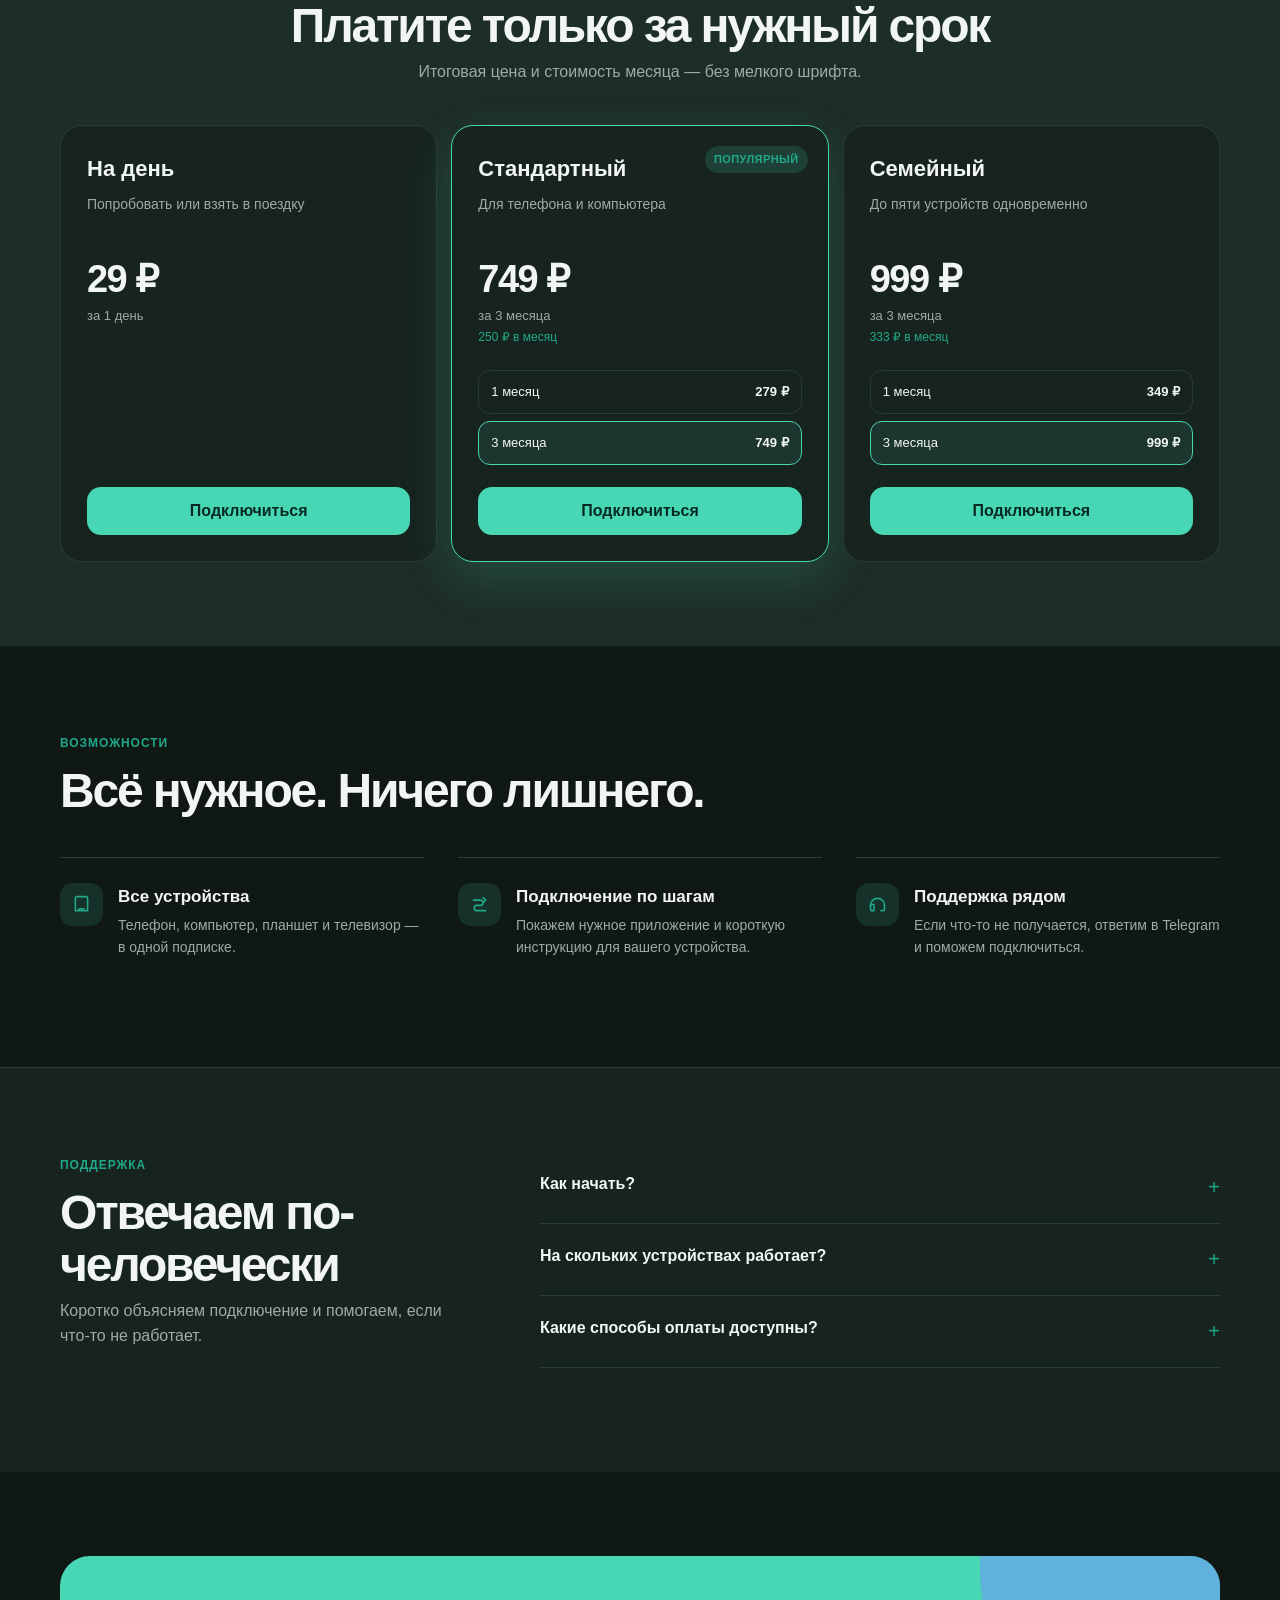
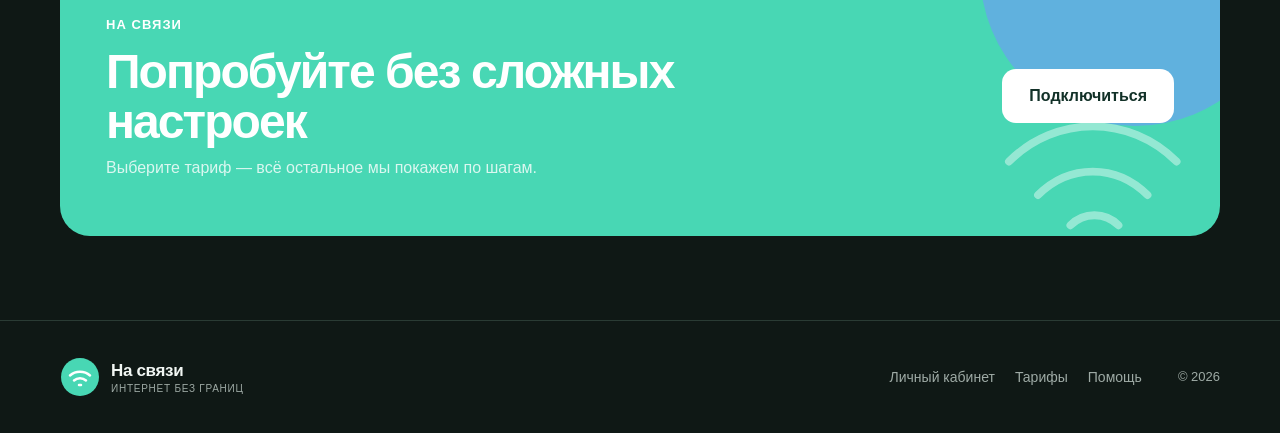
==== commit 786f0da7: "Apply dark NaSvyazi client experience" ====
--- a/site/index.html
+++ b/site/index.html
@@ -8,7 +8,7 @@
     <meta name="description" content="Привычный интернет на телефоне, компьютере и телевизоре. Подключение за две минуты." />
     <link rel="stylesheet" href="site.css?v=brand-v2" />
   </head>
-  <body data-mode="light">
+  <body data-mode="dark">
     <svg class="svg-sprite" aria-hidden="true">
       <symbol id="signal-logo" viewBox="0 0 40 40">
         <circle cx="20" cy="20" r="19" fill="currentColor" />
@@ -28,7 +28,6 @@
           <a href="#faq">Вопросы</a>
         </nav>
         <div class="top-actions">
-          <button id="themeToggle" class="theme-button" type="button" aria-label="Сменить тему">◐</button>
           <a id="navCabinet" class="button button-soft button-small" href="#">Уже пользуюсь</a>
         </div>
       </div>
--- a/site/site.css
+++ b/site/site.css
@@ -3,36 +3,21 @@
 html, body { margin: 0; padding: 0; }
 
 :root {
-  --brand: #2ebb9a;
-  --brand-deep: #147c68;
+  --brand: #48d7b4;
+  --brand-deep: #20a888;
   --brand-ink: #072a23;
-  --sky: #78a9ff;
-  --warm: #ffb86b;
-  --bg: #f5f6f1;
-  --surface: #ffffff;
-  --surface-soft: #ecefe8;
-  --ink: #12201c;
-  --muted: #66716d;
-  --line: #dce1da;
-  --shadow: 0 24px 70px rgba(20, 45, 38, .13);
-  --logo-ink: #ffffff;
-  --radius: 22px;
-  --font: "Onest", "SF Pro Text", "Segoe UI", Arial, sans-serif;
-}
-
-body[data-mode="dark"] {
+  --sky: #6d9df5;
+  --warm: #efa75f;
   --bg: #0f1815;
   --surface: #17231f;
   --surface-soft: #1d2d27;
   --ink: #f1f6f3;
   --muted: #9eaaa5;
   --line: #2a3b34;
-  --brand: #48d7b4;
-  --brand-deep: #20a888;
-  --brand-ink: #06271f;
-  --sky: #6d9df5;
-  --warm: #efa75f;
   --shadow: 0 24px 70px rgba(0, 0, 0, .3);
+  --logo-ink: #ffffff;
+  --radius: 22px;
+  --font: "Onest", "SF Pro Text", "Segoe UI", Arial, sans-serif;
 }
 
 body {
@@ -69,18 +54,6 @@
 .topnav a, .footer-links a { transition: color .18s ease; }
 .topnav a:hover, .footer-links a:hover { color: var(--ink); }
 .top-actions { display: flex; align-items: center; gap: 8px; }
-.theme-button {
-  width: 40px;
-  height: 40px;
-  display: grid;
-  place-items: center;
-  border: 1px solid var(--line);
-  border-radius: 12px;
-  background: var(--surface);
-  color: var(--ink);
-  cursor: pointer;
-}
-
 .button {
   min-height: 48px;
   display: inline-flex;
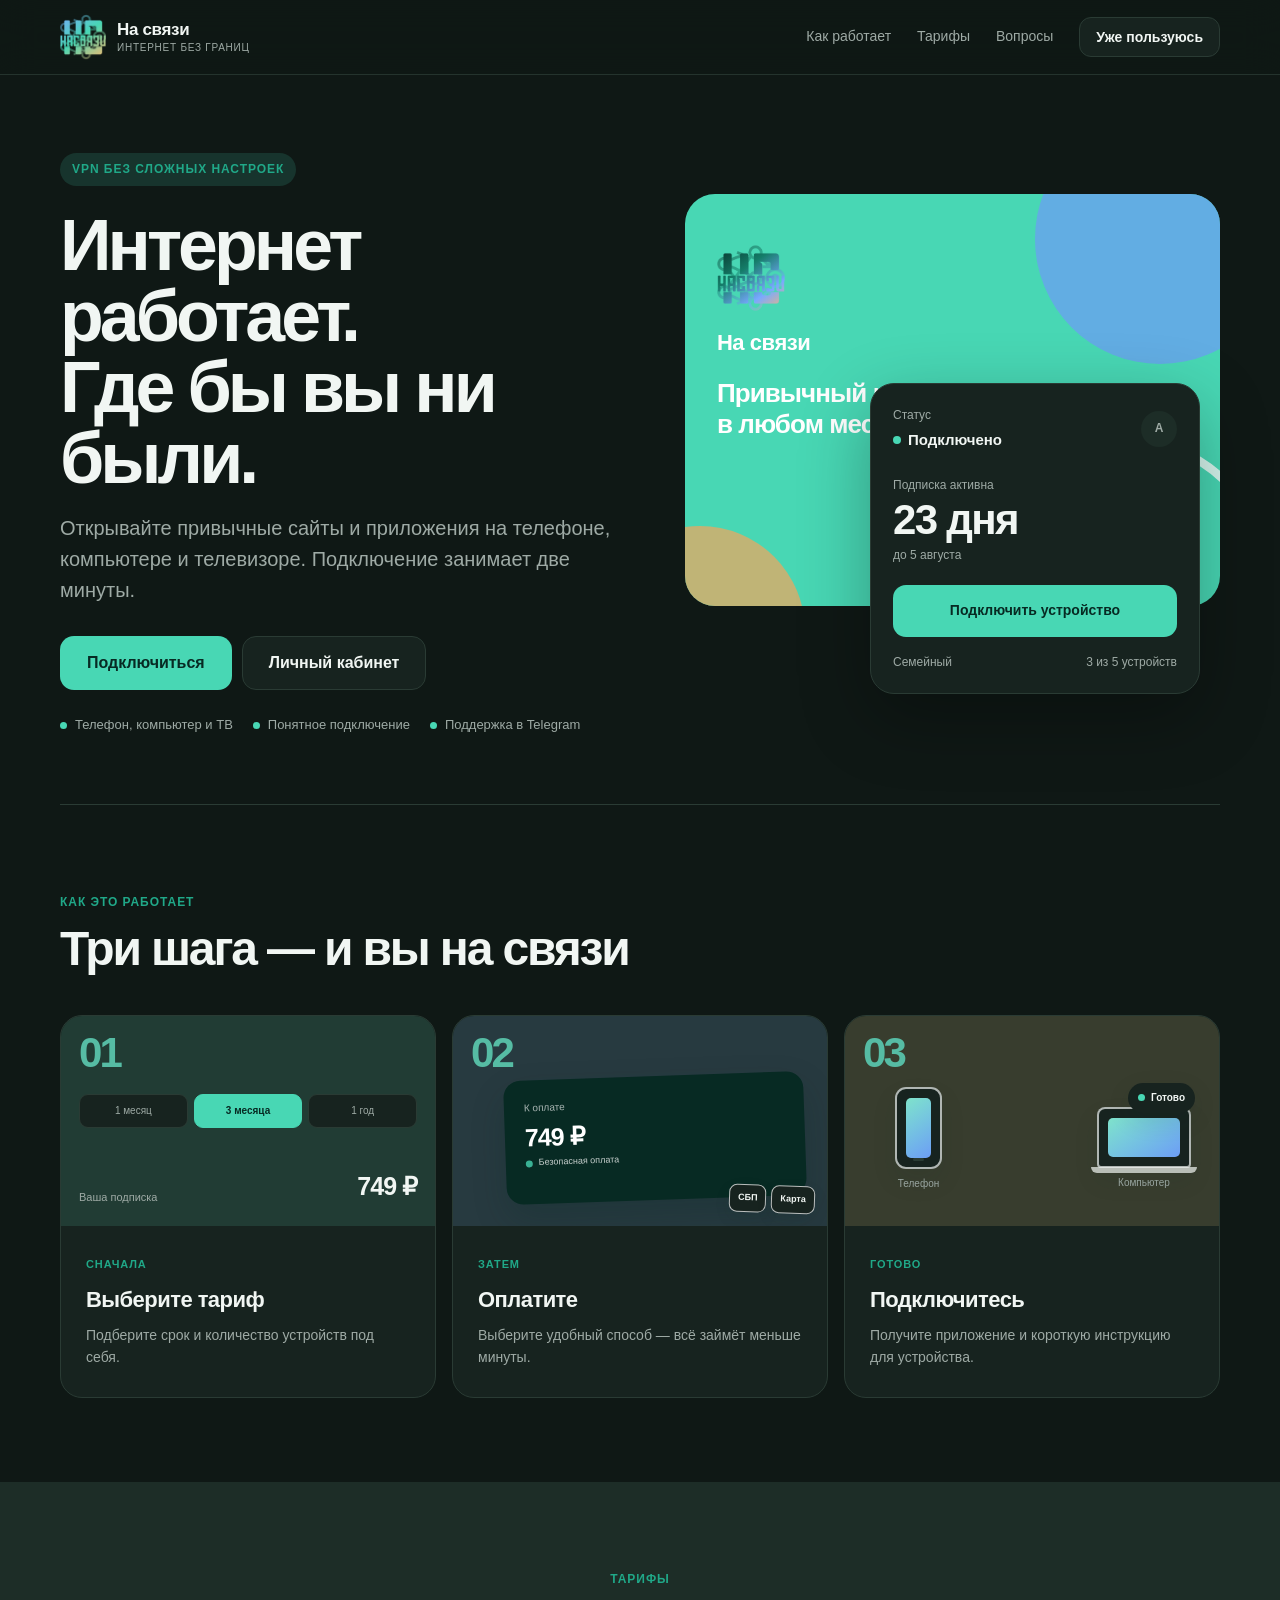
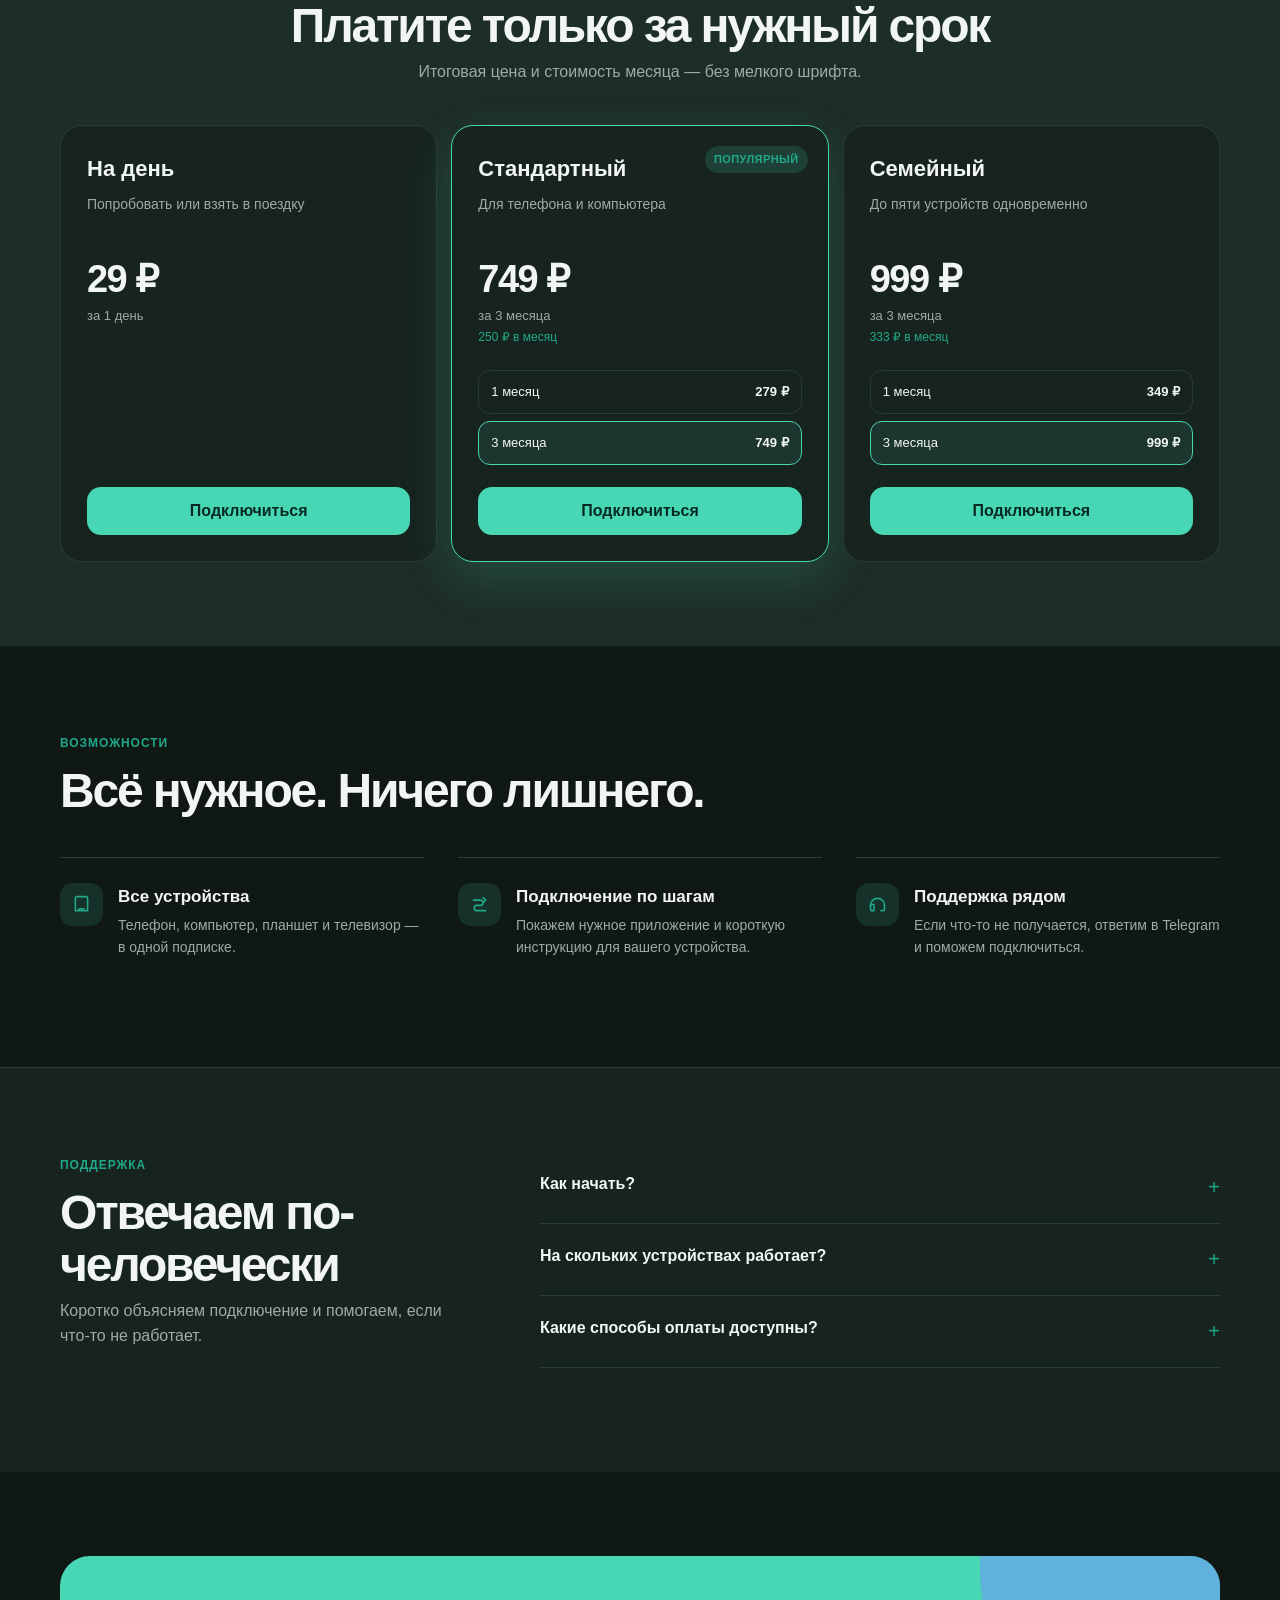
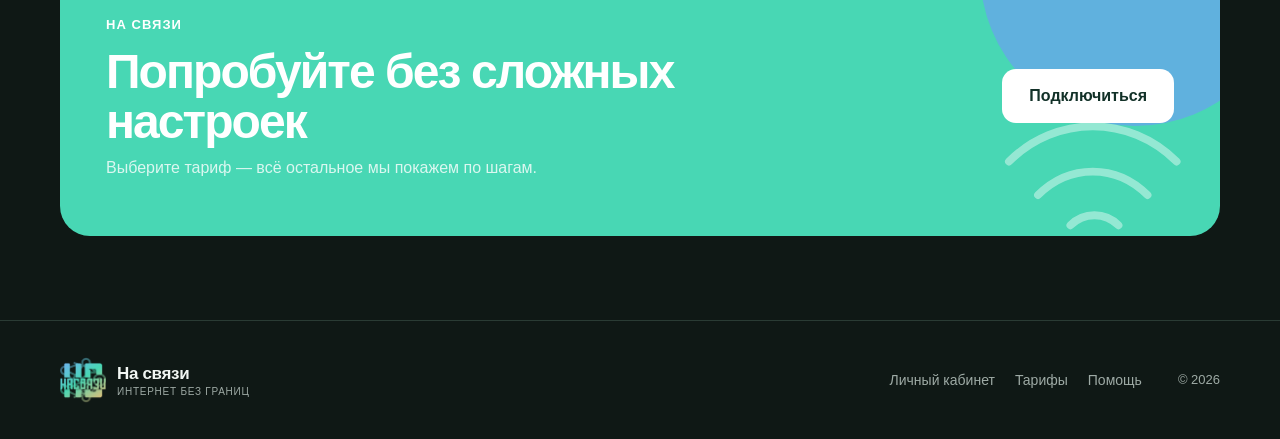
==== commit 3f0c2cec: "Apply colored NaSvyazi logo across product" ====
--- a/site/index.html
+++ b/site/index.html
@@ -6,20 +6,13 @@
     <meta name="theme-color" content="#f5f6f1" />
     <title>На связи — интернет без границ</title>
     <meta name="description" content="Привычный интернет на телефоне, компьютере и телевизоре. Подключение за две минуты." />
-    <link rel="stylesheet" href="site.css?v=brand-v2" />
+    <link rel="stylesheet" href="site.css?v=brand-v3" />
   </head>
   <body data-mode="dark">
-    <svg class="svg-sprite" aria-hidden="true">
-      <symbol id="signal-logo" viewBox="0 0 40 40">
-        <circle cx="20" cy="20" r="19" fill="currentColor" />
-        <path d="M10 18.5c5.5-5 14.5-5 20 0M14 23.5c3.4-3.1 8.6-3.1 12 0M19 28h2" fill="none" stroke="var(--logo-ink, #fff)" stroke-width="2.5" stroke-linecap="round" />
-      </symbol>
-    </svg>
-
     <header class="topbar">
       <div class="shell topbar-in">
         <a class="brand" href="#top" aria-label="На главную">
-          <svg class="brand-logo" aria-hidden="true"><use href="#signal-logo"></use></svg>
+          <span class="brand-logo brand-mark" aria-hidden="true"></span>
           <span class="brand-copy"><strong id="brandName">На связи</strong><small>интернет без границ</small></span>
         </a>
         <nav class="topnav" aria-label="Основная навигация">
@@ -54,7 +47,7 @@
               <path d="M12 72c52-52 134-52 186 0M45 108c34-34 88-34 122 0M78 141c16-16 38-16 54 0M101 163h8" fill="none" stroke="currentColor" stroke-width="8" stroke-linecap="round" />
             </svg>
             <div class="poster-brand">
-              <svg class="poster-logo" aria-hidden="true"><use href="#signal-logo"></use></svg>
+              <span class="poster-logo brand-mark" aria-hidden="true"></span>
               <strong id="posterBrand">На связи</strong>
               <span>Привычный интернет<br />в любом месте</span>
             </div>
@@ -155,7 +148,7 @@
     <footer class="footer">
       <div class="shell footer-in">
         <div class="brand">
-          <svg class="brand-logo" aria-hidden="true"><use href="#signal-logo"></use></svg>
+          <span class="brand-logo brand-mark" aria-hidden="true"></span>
           <span class="brand-copy"><strong id="footBrand">На связи</strong><small>интернет без границ</small></span>
         </div>
         <div class="footer-links">
@@ -167,6 +160,6 @@
       </div>
     </footer>
 
-    <script src="site.js?v=brand-v2"></script>
+    <script src="site.js?v=brand-v3"></script>
   </body>
 </html>
--- a/site/site.css
+++ b/site/site.css
@@ -15,7 +15,7 @@
   --muted: #9eaaa5;
   --line: #2a3b34;
   --shadow: 0 24px 70px rgba(0, 0, 0, .3);
-  --logo-ink: #ffffff;
+  --logo-gradient: linear-gradient(145deg, #78a9ff 0%, #48d7b4 48%, #ffb86b 100%);
   --radius: 22px;
   --font: "Onest", "SF Pro Text", "Segoe UI", Arial, sans-serif;
 }
@@ -32,8 +32,14 @@
 
 a { color: inherit; text-decoration: none; }
 button, input, select, textarea { font: inherit; }
-.svg-sprite { position: absolute; width: 0; height: 0; overflow: hidden; }
 .shell { width: min(1160px, calc(100% - 40px)); margin-inline: auto; }
+.brand-mark {
+  display: inline-block;
+  background: var(--logo-gradient);
+  -webkit-mask: url("assets/nasvyazi-logo.png") center / contain no-repeat;
+  mask: url("assets/nasvyazi-logo.png") center / contain no-repeat;
+  filter: drop-shadow(0 6px 16px rgba(72, 215, 180, .18));
+}
 
 .topbar {
   position: sticky;
@@ -46,7 +52,7 @@
 }
 .topbar-in { min-height: 74px; display: flex; align-items: center; gap: 26px; }
 .brand { display: inline-flex; align-items: center; gap: 11px; min-width: 0; }
-.brand-logo { width: 40px; height: 40px; flex: 0 0 auto; color: var(--brand); }
+.brand-logo { width: 46px; height: 46px; flex: 0 0 auto; }
 .brand-copy { display: grid; line-height: 1.12; }
 .brand-copy strong { font-size: 17px; font-weight: 750; letter-spacing: -.02em; }
 .brand-copy small { margin-top: 3px; color: var(--muted); font-size: 10px; letter-spacing: .075em; text-transform: uppercase; }
@@ -106,7 +112,12 @@
 .poster-orb-two { width: 210px; height: 210px; left: -90px; bottom: -130px; background: var(--warm); }
 .poster-signal { position: absolute; width: 220px; right: -18px; bottom: 22px; opacity: .78; }
 .poster-brand { position: absolute; inset: 32px auto auto 32px; display: grid; justify-items: start; }
-.poster-logo { width: 48px; height: 48px; color: #ffffff; --logo-ink: var(--brand); }
+.poster-logo {
+  width: 68px;
+  height: 68px;
+  background: linear-gradient(145deg, #072a23 0%, #147c68 38%, #78a9ff 72%, #ffb86b 100%);
+  filter: drop-shadow(0 0 1px rgba(7, 42, 35, .95)) drop-shadow(0 8px 18px rgba(7, 42, 35, .24));
+}
 .poster-brand strong { margin-top: 14px; font-size: 22px; letter-spacing: -.02em; }
 .poster-brand span { margin-top: 18px; font-size: 26px; line-height: 1.18; font-weight: 720; letter-spacing: -.035em; }
 
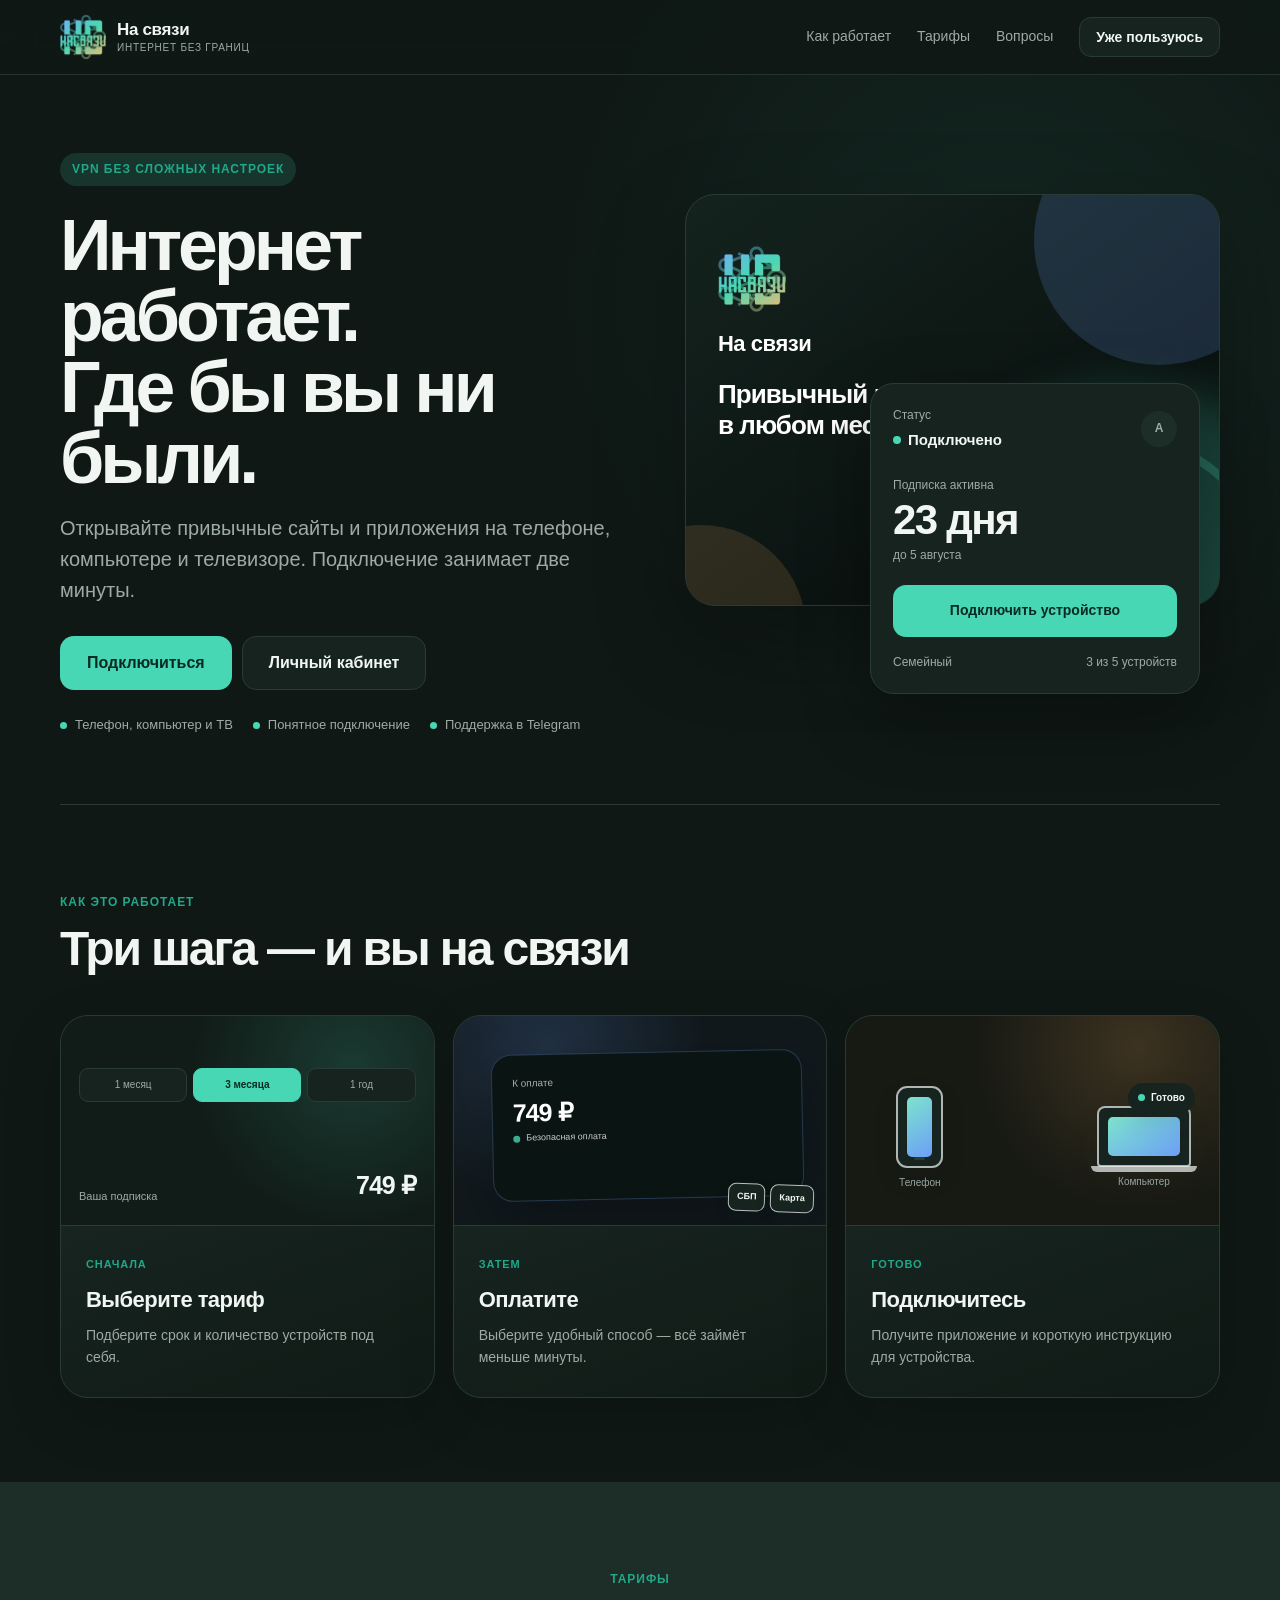
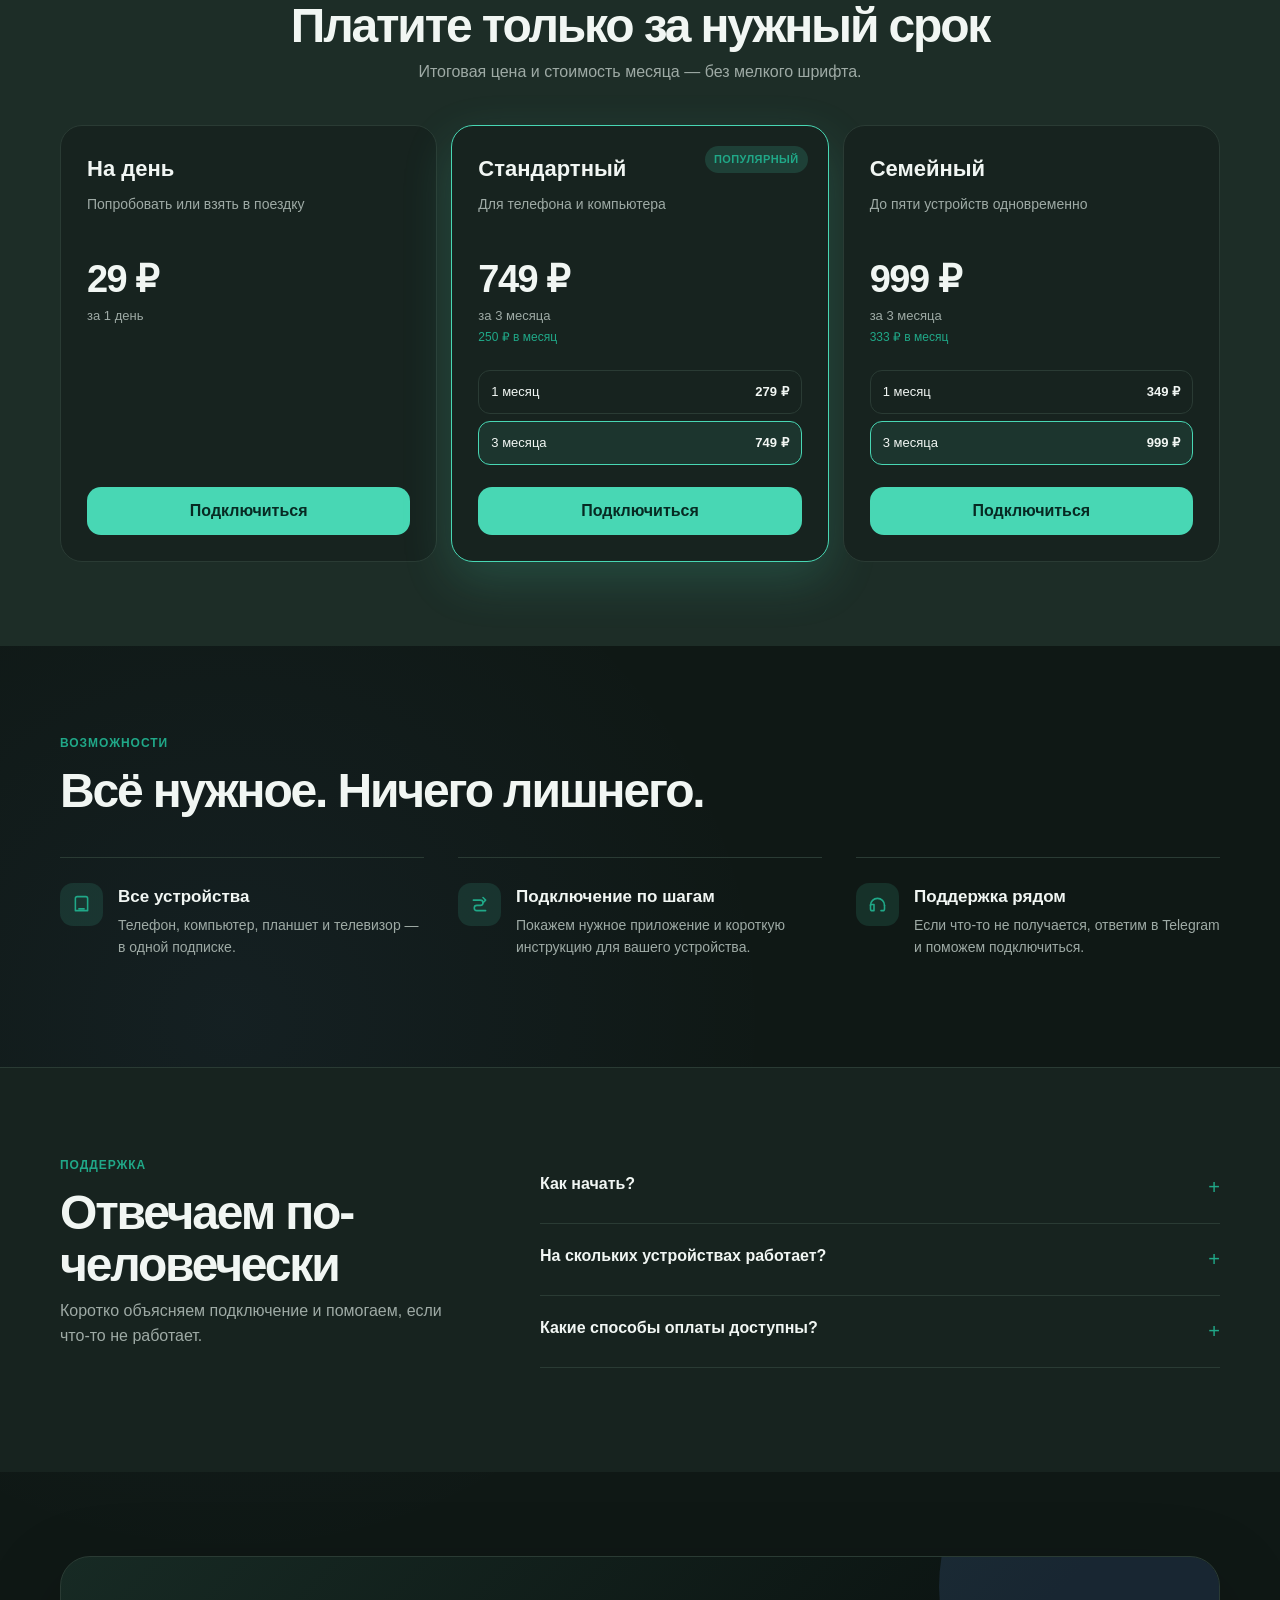
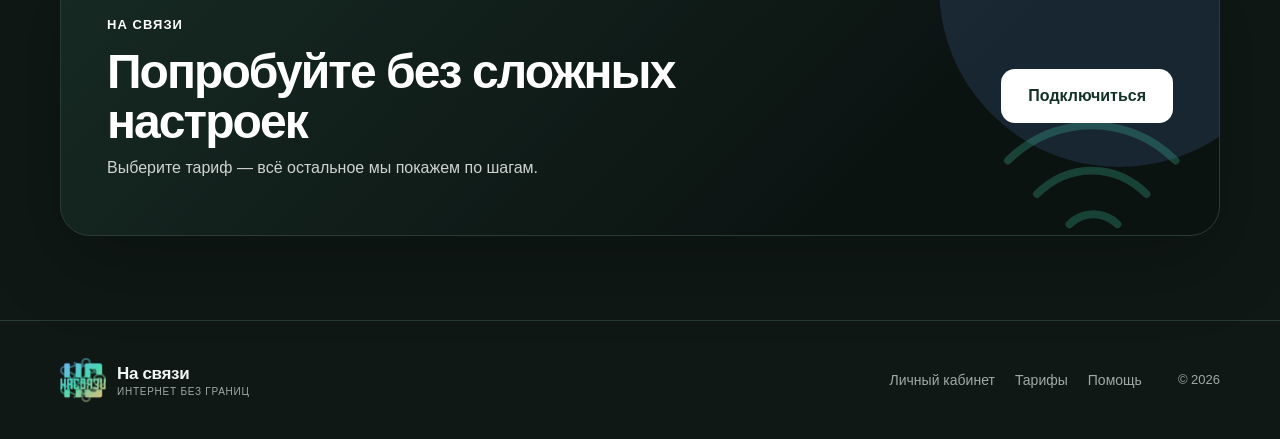
==== commit f122dc2d: "Refine cards and client cabinet hierarchy" ====
--- a/site/index.html
+++ b/site/index.html
@@ -6,7 +6,7 @@
     <meta name="theme-color" content="#f5f6f1" />
     <title>На связи — интернет без границ</title>
     <meta name="description" content="Привычный интернет на телефоне, компьютере и телевизоре. Подключение за две минуты." />
-    <link rel="stylesheet" href="site.css?v=brand-v3" />
+    <link rel="stylesheet" href="site.css?v=brand-v4" />
   </head>
   <body data-mode="dark">
     <header class="topbar">
@@ -73,7 +73,6 @@
         <div class="steps">
           <article class="step-card">
             <div class="step-visual step-visual-plan" aria-hidden="true">
-              <span class="step-number">01</span>
               <div class="step-plan-pills"><i>1 месяц</i><i class="active">3 месяца</i><i>1 год</i></div>
               <div class="step-plan-total"><small>Ваша подписка</small><strong>749 ₽</strong></div>
             </div>
@@ -81,7 +80,6 @@
           </article>
           <article class="step-card">
             <div class="step-visual step-visual-pay" aria-hidden="true">
-              <span class="step-number">02</span>
               <div class="step-payment-card"><small>К оплате</small><strong>749 ₽</strong><span><i></i>Безопасная оплата</span></div>
               <div class="step-payment-methods"><b>СБП</b><b>Карта</b></div>
             </div>
@@ -89,7 +87,6 @@
           </article>
           <article class="step-card">
             <div class="step-visual step-visual-connect" aria-hidden="true">
-              <span class="step-number">03</span>
               <div class="step-device step-device-phone"><i></i><span>Телефон</span></div>
               <div class="step-device step-device-laptop"><i></i><span>Компьютер</span></div>
               <div class="step-connected"><i></i>Готово</div>
@@ -160,6 +157,6 @@
       </div>
     </footer>
 
-    <script src="site.js?v=brand-v3"></script>
+    <script src="site.js?v=brand-v4"></script>
   </body>
 </html>
--- a/site/site.css
+++ b/site/site.css
@@ -23,7 +23,10 @@
 body {
   min-height: 100vh;
   overflow-x: hidden;
-  background: var(--bg);
+  background:
+    radial-gradient(circle at 78% 8%, rgba(72, 215, 180, .08), transparent 28rem),
+    radial-gradient(circle at 18% 72%, rgba(109, 157, 245, .06), transparent 34rem),
+    var(--bg);
   color: var(--ink);
   font: 16px/1.55 var(--font);
   -webkit-font-smoothing: antialiased;
@@ -106,17 +109,16 @@
 .proof-list i { width: 7px; height: 7px; border-radius: 50%; background: var(--brand); }
 
 .brand-stage { position: relative; min-height: 500px; }
-.brand-poster { position: absolute; inset: 0 0 88px 0; overflow: hidden; border-radius: 30px; background: var(--brand); color: #ffffff; }
+.brand-poster { position: absolute; inset: 0 0 88px 0; overflow: hidden; border: 1px solid var(--line); border-radius: 30px; background: linear-gradient(145deg, #14231e 0%, #0b1311 66%, #10241f 100%); color: #ffffff; box-shadow: 0 32px 90px rgba(0,0,0,.28); }
+.brand-poster::before { content: ""; position: absolute; width: 430px; height: 430px; right: -120px; bottom: -210px; border-radius: 50%; background: rgba(72, 215, 180, .2); filter: blur(22px); }
 .poster-orb { position: absolute; border-radius: 50%; opacity: .72; }
-.poster-orb-one { width: 250px; height: 250px; right: -65px; top: -80px; background: var(--sky); }
-.poster-orb-two { width: 210px; height: 210px; left: -90px; bottom: -130px; background: var(--warm); }
-.poster-signal { position: absolute; width: 220px; right: -18px; bottom: 22px; opacity: .78; }
+.poster-orb-one { width: 250px; height: 250px; right: -65px; top: -80px; background: var(--sky); opacity: .18; }
+.poster-orb-two { width: 210px; height: 210px; left: -90px; bottom: -130px; background: var(--warm); opacity: .14; }
+.poster-signal { position: absolute; width: 220px; right: -18px; bottom: 22px; color: var(--brand); opacity: .24; }
 .poster-brand { position: absolute; inset: 32px auto auto 32px; display: grid; justify-items: start; }
 .poster-logo {
   width: 68px;
   height: 68px;
-  background: linear-gradient(145deg, #072a23 0%, #147c68 38%, #78a9ff 72%, #ffb86b 100%);
-  filter: drop-shadow(0 0 1px rgba(7, 42, 35, .95)) drop-shadow(0 8px 18px rgba(7, 42, 35, .24));
 }
 .poster-brand strong { margin-top: 14px; font-size: 22px; letter-spacing: -.02em; }
 .poster-brand span { margin-top: 18px; font-size: 26px; line-height: 1.18; font-weight: 720; letter-spacing: -.035em; }
@@ -149,24 +151,23 @@
 .section-head-left { margin-inline: 0; text-align: left; }
 .section-head h2 { margin: 10px 0 8px; font-size: clamp(31px, 4vw, 48px); line-height: 1.08; letter-spacing: -.045em; }
 .section-head p { margin: 0; color: var(--muted); }
-.steps { display: grid; grid-template-columns: repeat(3, 1fr); gap: 16px; counter-reset: steps; }
-.step-card { overflow: hidden; border: 1px solid var(--line); border-radius: var(--radius); background: var(--surface); }
-.step-visual { position: relative; height: 210px; overflow: hidden; padding: 24px; background: color-mix(in srgb, var(--brand) 9%, var(--surface-soft)); }
-.step-number { position: absolute; top: 16px; left: 18px; z-index: 2; color: color-mix(in srgb, var(--brand-deep) 74%, var(--ink)); font-size: 42px; font-weight: 820; line-height: 1; letter-spacing: -.07em; }
+.steps { display: grid; grid-template-columns: repeat(3, 1fr); gap: 18px; }
+.step-card { overflow: hidden; border: 1px solid var(--line); border-radius: 28px; background: linear-gradient(160deg, rgba(29,45,39,.9), rgba(16,26,22,.98)); box-shadow: 0 20px 60px rgba(0,0,0,.14); }
+.step-visual { position: relative; height: 210px; overflow: hidden; padding: 24px; border-bottom: 1px solid var(--line); background: radial-gradient(circle at 78% 24%, rgba(72,215,180,.16), transparent 48%), #111c18; }
 .step-copy { padding: 25px 25px 28px; }
 .step-copy > span { color: var(--brand-deep); font-size: 11px; font-weight: 800; letter-spacing: .08em; text-transform: uppercase; }
 .step-copy h3 { margin: 7px 0 8px; font-size: 22px; letter-spacing: -.025em; }
 .step-copy p { margin: 0; color: var(--muted); font-size: 14px; }
 
-.step-plan-pills { position: absolute; top: 78px; left: 18px; right: 18px; display: flex; gap: 6px; }
+.step-plan-pills { position: absolute; top: 52px; left: 18px; right: 18px; display: flex; gap: 6px; }
 .step-plan-pills i { flex: 1; padding: 8px 5px; border: 1px solid var(--line); border-radius: 9px; background: var(--surface); color: var(--muted); font-size: 10px; font-style: normal; text-align: center; }
 .step-plan-pills i.active { border-color: var(--brand); background: var(--brand); color: var(--brand-ink); font-weight: 800; }
 .step-plan-total { position: absolute; left: 18px; right: 18px; bottom: 20px; display: flex; align-items: end; justify-content: space-between; }
 .step-plan-total small { color: var(--muted); font-size: 11px; }
 .step-plan-total strong { font-size: 25px; letter-spacing: -.04em; }
 
-.step-visual-pay { background: color-mix(in srgb, var(--sky) 12%, var(--surface-soft)); }
-.step-payment-card { position: absolute; top: 60px; left: 52px; right: 22px; bottom: 26px; padding: 20px; display: grid; align-content: start; border-radius: 17px; background: var(--brand-ink); color: #ffffff; box-shadow: 0 16px 35px rgba(7, 42, 35, .2); transform: rotate(-2deg); }
+.step-visual-pay { background: radial-gradient(circle at 25% 15%, rgba(109,157,245,.18), transparent 48%), #11191d; }
+.step-payment-card { position: absolute; top: 36px; left: 38px; right: 24px; bottom: 26px; padding: 20px; display: grid; align-content: start; border: 1px solid rgba(120,169,255,.25); border-radius: 20px; background: #0a1412; color: #ffffff; box-shadow: 0 22px 55px rgba(0,0,0,.28); transform: rotate(-1.2deg); }
 .step-payment-card small { opacity: .65; font-size: 10px; }
 .step-payment-card strong { margin-top: 2px; font-size: 25px; letter-spacing: -.04em; }
 .step-payment-card span { margin-top: auto; display: flex; align-items: center; gap: 6px; opacity: .78; font-size: 9px; }
@@ -174,7 +175,7 @@
 .step-payment-methods { position: absolute; right: 12px; bottom: 13px; display: flex; gap: 5px; transform: rotate(2deg); }
 .step-payment-methods b { padding: 6px 8px; border: 1px solid color-mix(in srgb, #ffffff 70%, transparent); border-radius: 8px; background: var(--surface); color: var(--ink); font-size: 9px; box-shadow: 0 6px 16px rgba(7, 42, 35, .09); }
 
-.step-visual-connect { background: color-mix(in srgb, var(--warm) 13%, var(--surface-soft)); }
+.step-visual-connect { background: radial-gradient(circle at 78% 15%, rgba(255,184,107,.16), transparent 48%), #171913; }
 .step-device { position: absolute; display: grid; place-items: center; gap: 7px; color: var(--muted); font-size: 10px; }
 .step-device i { position: relative; display: block; border: 2px solid color-mix(in srgb, var(--ink) 70%, transparent); background: var(--surface); box-shadow: 0 12px 25px rgba(20, 45, 38, .1); }
 .step-device-phone { left: 50px; bottom: 35px; }
@@ -220,14 +221,14 @@
 .faq-answer { display: none; padding: 0 35px 20px 0; color: var(--muted); }
 .faq-item.open .faq-answer { display: block; }
 
-.final-banner { position: relative; min-height: 280px; overflow: hidden; padding: 46px; display: flex; align-items: center; gap: 30px; border-radius: 30px; background: var(--brand); color: #ffffff; }
+.final-banner { position: relative; min-height: 280px; overflow: hidden; padding: 46px; display: flex; align-items: center; gap: 30px; border: 1px solid var(--line); border-radius: 30px; background: linear-gradient(135deg, #172a24, #0b1311 72%); color: #ffffff; box-shadow: 0 26px 80px rgba(0,0,0,.22); }
 .final-banner > div:not(.final-orb) { position: relative; z-index: 2; max-width: 650px; }
 .final-banner span { font-size: 13px; font-weight: 800; letter-spacing: .08em; text-transform: uppercase; }
 .final-banner h2 { margin: 10px 0 8px; font-size: clamp(30px, 4vw, 48px); line-height: 1.05; letter-spacing: -.04em; }
 .final-banner p { margin: 0; opacity: .8; }
 .final-banner .button { position: relative; z-index: 2; margin-left: auto; }
-.final-orb { position: absolute; width: 310px; height: 310px; right: -70px; top: -140px; border-radius: 50%; background: var(--sky); opacity: .65; }
-.final-signal { position: absolute; right: 30px; bottom: -8px; width: 190px; opacity: .42; }
+.final-orb { position: absolute; width: 360px; height: 360px; right: -80px; top: -150px; border-radius: 50%; background: var(--sky); opacity: .14; }
+.final-signal { position: absolute; right: 30px; bottom: -8px; width: 190px; color: var(--brand); opacity: .24; }
 
 .footer { padding-block: 36px; border-top: 1px solid var(--line); }
 .footer-in { display: flex; align-items: center; gap: 36px; }
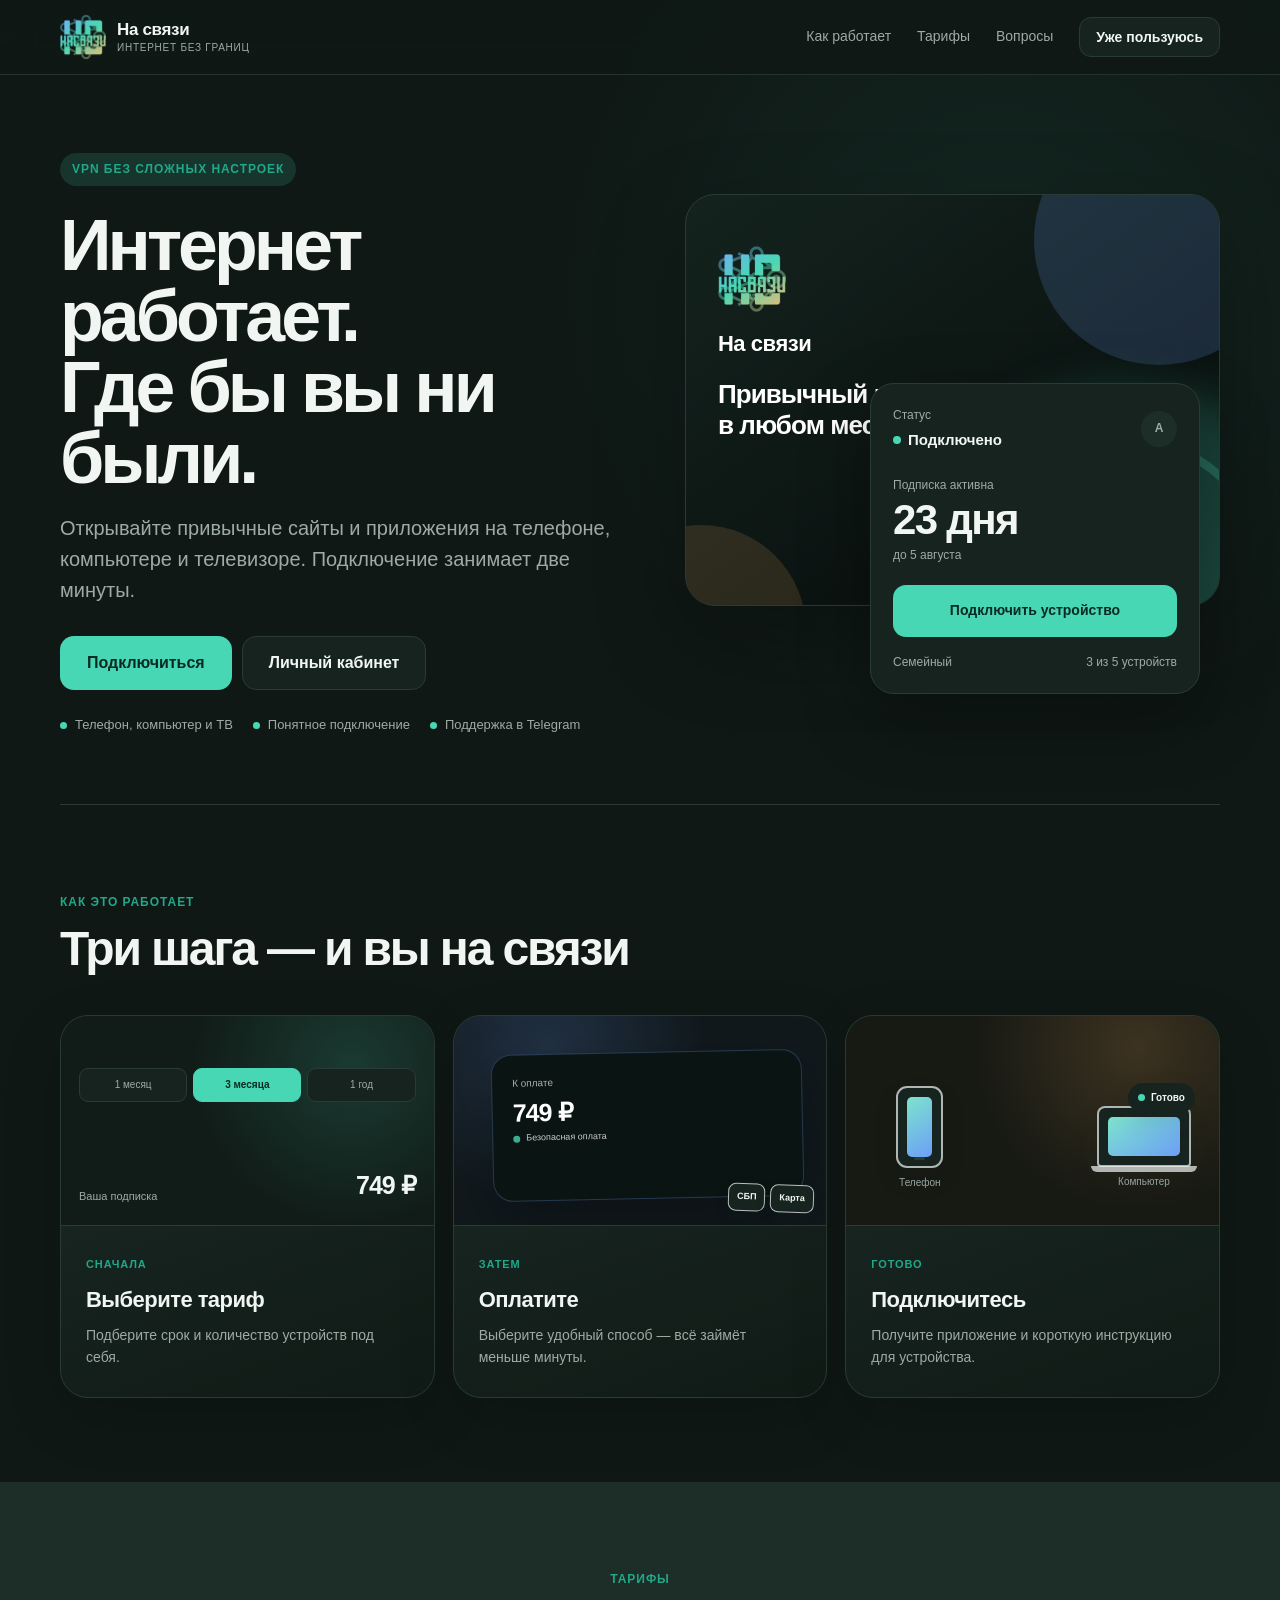
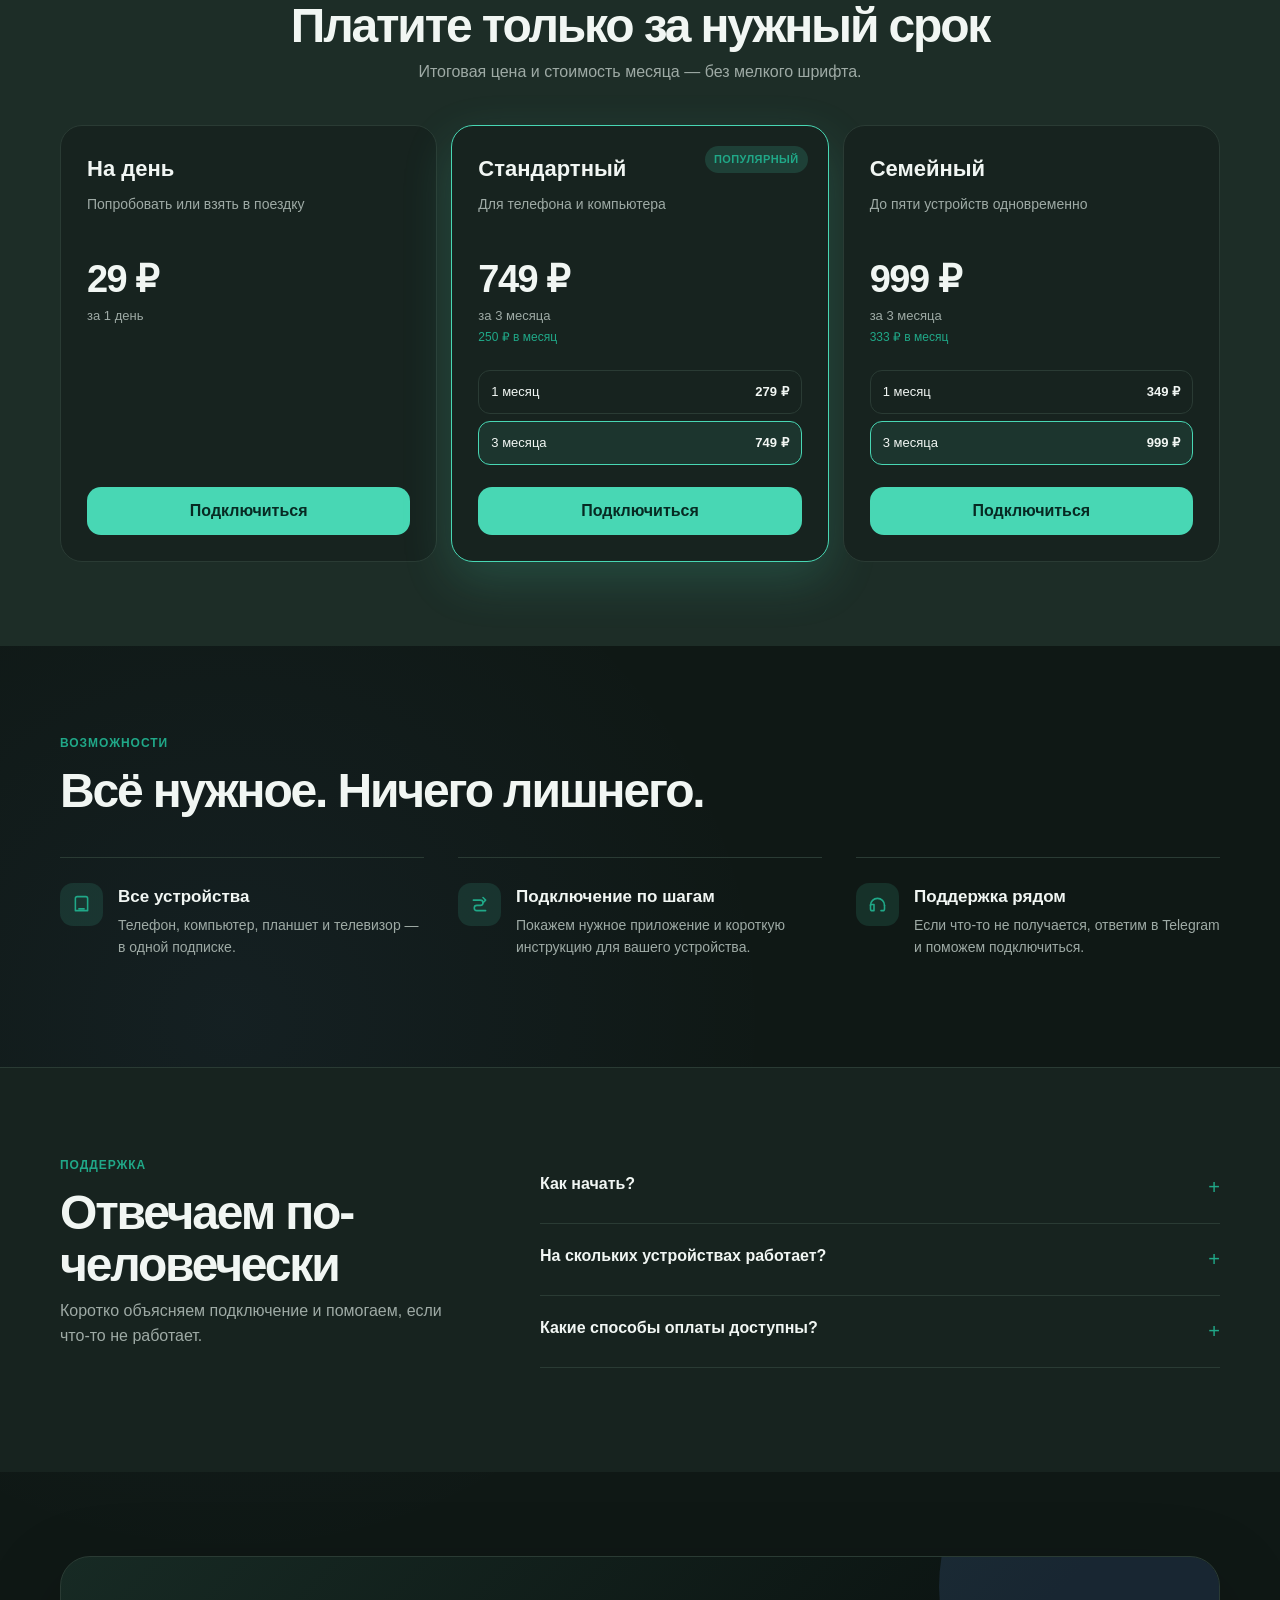
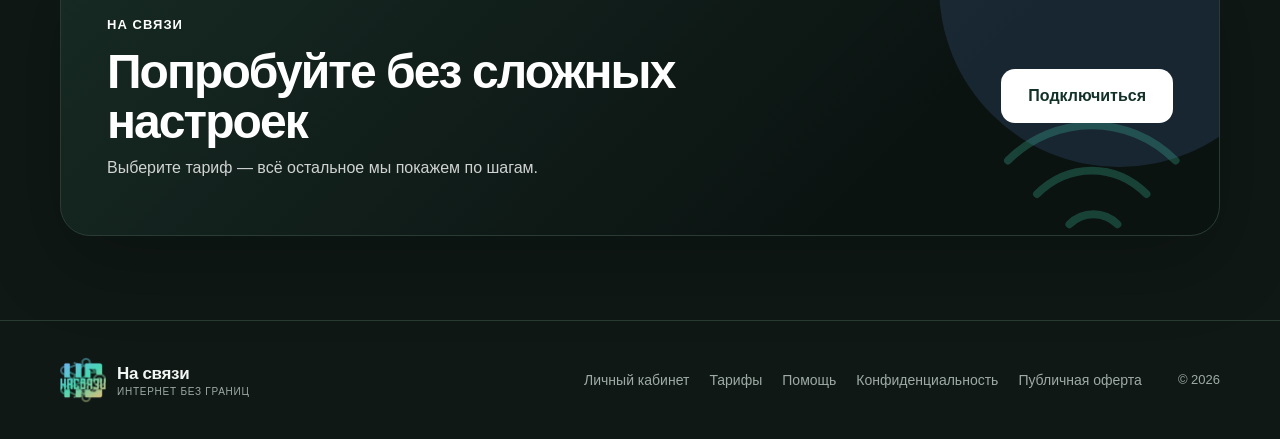
==== commit 8d417143: "Add legal documents across client surfaces" ====
--- a/site/index.html
+++ b/site/index.html
@@ -152,11 +152,13 @@
           <a id="footCabinet" href="#">Личный кабинет</a>
           <a href="#plans">Тарифы</a>
           <a href="#faq">Помощь</a>
+          <a id="footPrivacy" href="https://telegra.ph/POLITIKA-KONFIDENCIALNOSTI-07-14-52" target="_blank" rel="noopener">Конфиденциальность</a>
+          <a id="footOffer" href="https://telegra.ph/PUBLICHNAYA-OFERTA-07-14-6" target="_blank" rel="noopener">Публичная оферта</a>
         </div>
         <span id="footYear" class="footer-year"></span>
       </div>
     </footer>
 
-    <script src="site.js?v=brand-v4"></script>
+    <script src="site.js?v=legal-v1"></script>
   </body>
 </html>
